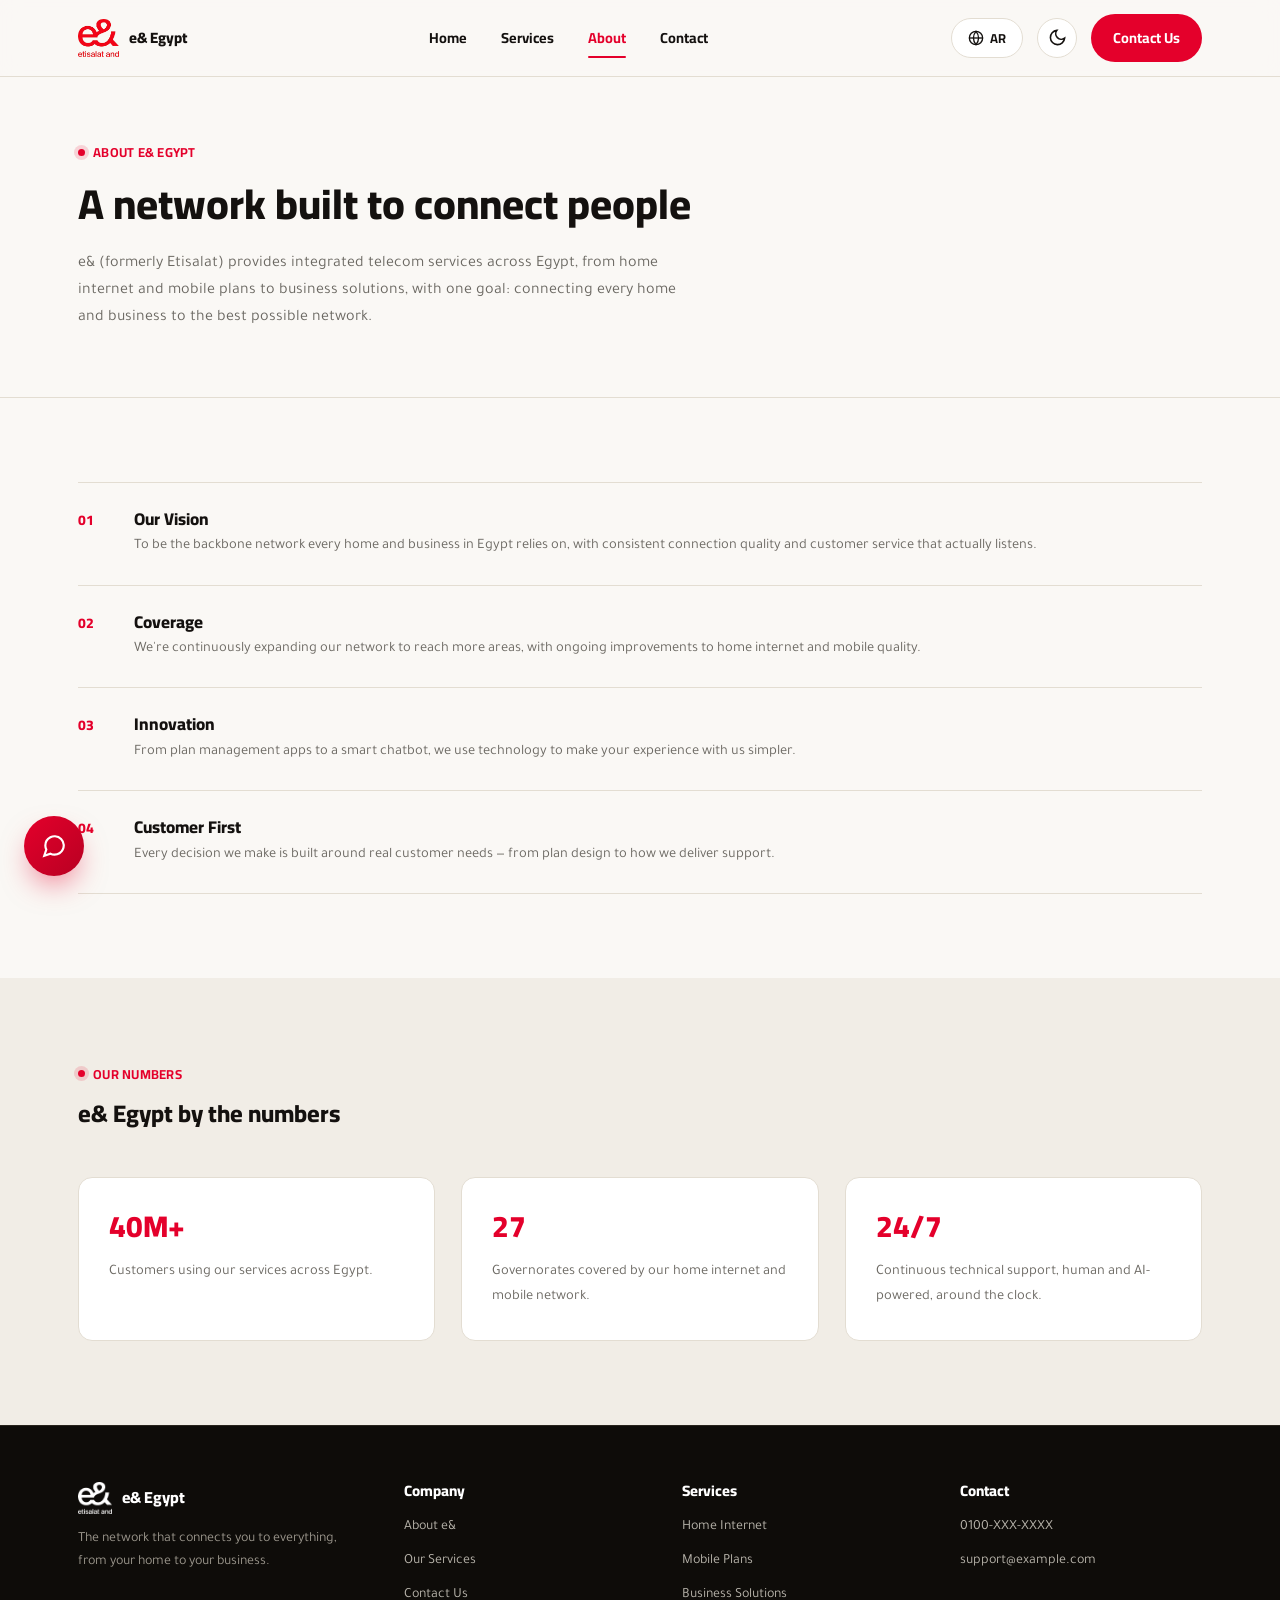
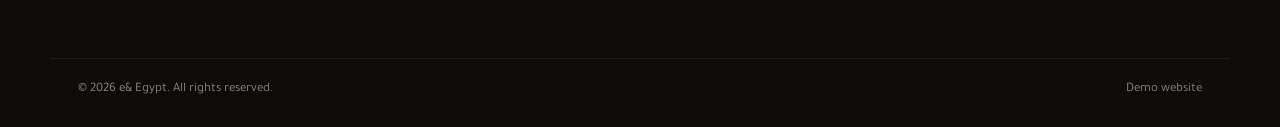
==== site/about.html @ a181a833 "baseline before architecture redesign" ====
<!DOCTYPE html>
<html lang="en">
<head>
<meta charset="UTF-8">
<meta name="viewport" content="width=device-width, initial-scale=1.0">
<title>About | e& Egypt</title>
<link rel="stylesheet" href="assets/style.css?v=6">
<script src="assets/theme.js?v=5"></script>
<script src="assets/translations.js?v=5"></script>
<script src="assets/lang.js?v=5"></script>
</head>

<body>

<header class="site-header">
  <div class="container">
    <a href="index.html" class="brand">
      <img src="assets/logo.png" alt="e& logo">
      <span data-i18n="brand.name">e& Egypt</span>
    </a>
    <nav class="nav">
      <a href="index.html" data-i18n="nav.home">Home</a>
      <a href="services.html" data-i18n="nav.services">Services</a>
      <a href="about.html" class="active" data-i18n="nav.about">About</a>
      <a href="contact.html" data-i18n="nav.contact">Contact</a>
    </nav>
    <div class="header-actions">
      <button id="lang-toggle" class="lang-toggle" aria-label="Switch language">
        <svg viewBox="0 0 24 24" fill="none" stroke="currentColor" stroke-width="2"><circle cx="12" cy="12" r="10"></circle><line x1="2" y1="12" x2="22" y2="12"></line><path d="M12 2a15 15 0 0 1 0 20 15 15 0 0 1 0-20z"></path></svg>
        <span id="lang-toggle-label">AR</span>
      </button>
      <button id="theme-toggle" class="theme-toggle" aria-label="Toggle dark mode">
        <svg class="moon" viewBox="0 0 24 24" fill="none" stroke="currentColor" stroke-width="2"><path d="M21 12.8A9 9 0 1 1 11.2 3 7 7 0 0 0 21 12.8z"></path></svg>
        <svg class="sun" viewBox="0 0 24 24" fill="none" stroke="currentColor" stroke-width="2"><circle cx="12" cy="12" r="4"></circle><path d="M12 2v2M12 20v2M4.9 4.9l1.4 1.4M17.7 17.7l1.4 1.4M2 12h2M20 12h2M4.9 19.1l1.4-1.4M17.7 6.3l1.4-1.4"></path></svg>
      </button>
      <a href="contact.html" class="btn btn-primary" data-i18n="nav.contactBtn">Contact Us</a>
    </div>
  </div>
</header>

<section class="page-hero">
  <div class="container">
    <div class="eyebrow" data-i18n="about.eyebrow">About e& Egypt</div>
    <h1 data-i18n="about.h1">A network built to connect people</h1>
    <p style="max-width:600px; font-size:16px;" data-i18n="about.lead">e& (formerly Etisalat) provides integrated telecom services across Egypt, from home internet and mobile plans to business solutions, with one goal: connecting every home and business to the best possible network.</p>
  </div>
</section>

<section>
  <div class="container">
    <div class="value-row">
      <span class="n">01</span>
      <div><h4 data-i18n="about.r1h">Our Vision</h4><p data-i18n="about.r1p">To be the backbone network every home and business in Egypt relies on, with consistent connection quality and customer service that actually listens.</p></div>
    </div>
    <div class="value-row">
      <span class="n">02</span>
      <div><h4 data-i18n="about.r2h">Coverage</h4><p data-i18n="about.r2p">We're continuously expanding our network to reach more areas, with ongoing improvements to home internet and mobile quality.</p></div>
    </div>
    <div class="value-row">
      <span class="n">03</span>
      <div><h4 data-i18n="about.r3h">Innovation</h4><p data-i18n="about.r3p">From plan management apps to a smart chatbot, we use technology to make your experience with us simpler.</p></div>
    </div>
    <div class="value-row">
      <span class="n">04</span>
      <div><h4 data-i18n="about.r4h">Customer First</h4><p data-i18n="about.r4p">Every decision we make is built around real customer needs — from plan design to how we deliver support.</p></div>
    </div>
  </div>
</section>

<section class="section-alt">
  <div class="container">
    <div class="section-head">
      <div class="eyebrow" data-i18n="about.numEyebrow">Our Numbers</div>
      <h2 data-i18n="about.numH2">e& Egypt by the numbers</h2>
    </div>
    <div class="grid-3">
      <div class="card">
        <h3 style="color:#E4002B; font-size:30px;" data-i18n="about.n1">40M+</h3>
        <p data-i18n="about.n1p">Customers using our services across Egypt.</p>
      </div>
      <div class="card">
        <h3 style="color:#E4002B; font-size:30px;" data-i18n="about.n2">27</h3>
        <p data-i18n="about.n2p">Governorates covered by our home internet and mobile network.</p>
      </div>
      <div class="card">
        <h3 style="color:#E4002B; font-size:30px;" data-i18n="about.n3">24/7</h3>
        <p data-i18n="about.n3p">Continuous technical support, human and AI-powered, around the clock.</p>
      </div>
    </div>
  </div>
</section>

<footer class="site-footer">
  <div class="container">
    <div>
      <div class="foot-brand">
        <img src="assets/logo.png" alt="e& logo">
        <span data-i18n="brand.name">e& Egypt</span>
      </div>
      <p style="color:#B9B5AC; font-size:14px; max-width:280px;" data-i18n="footer.tagline">The network that connects you to everything, from your home to your business.</p>
    </div>
    <div>
      <h4 data-i18n="footer.company">Company</h4>
      <a href="about.html" data-i18n="footer.about">About e&</a>
      <a href="services.html" data-i18n="footer.services">Our Services</a>
      <a href="contact.html" data-i18n="footer.contact">Contact Us</a>
    </div>
    <div>
      <h4 data-i18n="footer.servicesHead">Services</h4>
      <a href="services.html" data-i18n="footer.home">Home Internet</a>
      <a href="services.html" data-i18n="footer.mobile">Mobile Plans</a>
      <a href="services.html" data-i18n="footer.business">Business Solutions</a>
    </div>
    <div>
      <h4 data-i18n="footer.contactHead">Contact</h4>
      <a href="tel:0100">0100-XXX-XXXX</a>
      <a href="mailto:support@example.com">support@example.com</a>
    </div>
  </div>
  <div class="footer-bottom">
    <span data-i18n="footer.rights">© 2026 e& Egypt. All rights reserved.</span>
    <span data-i18n="footer.demo">Demo website</span>
  </div>
</footer>

<button id="chat-launcher" aria-label="Open chatbot">
  <svg width="26" height="26" viewBox="0 0 24 24" fill="none" stroke="white" stroke-width="2"><path d="M21 11.5a8.4 8.4 0 0 1-.9 3.8 8.5 8.5 0 0 1-7.6 4.7 8.4 8.4 0 0 1-3.8-.9L3 21l1.9-5.7a8.4 8.4 0 0 1-.9-3.8 8.5 8.5 0 0 1 4.7-7.6 8.4 8.4 0 0 1 3.8-.9h.5a8.48 8.48 0 0 1 8 8v.5z"></path></svg>
</button>
<div id="chat-panel">
  <div class="chat-head">
    <span class="dot"></span>
    <div><b data-i18n="chat.title">e& Assistant</b><small data-i18n="chat.subtitle">Usually replies in seconds</small></div>
    <button id="chat-close" aria-label="Close">✕</button>
  </div>
  <div class="chat-model-bar">
    <span class="chat-model-label" data-i18n="chat.modelSelectorLabel">Model:</span>
    <div class="model-toggle-group">
      <button type="button" class="model-btn active" data-model="cloud">
        <span class="icon">☁️</span>
        <span data-i18n="chat.modelCloud">Cloud (GPT-4o mini)</span>
      </button>
      <button type="button" class="model-btn" data-model="local">
        <span class="icon">⚡</span>
        <span data-i18n="chat.modelLocal">Local GPU (Qwen 3B)</span>
      </button>
    </div>
  </div>
  <div class="chat-body" id="chat-body">
    <div class="msg bot" data-i18n="chat.greeting">Hi! I'm the e& smart assistant 👋 Ask me about any plan or service.</div>
  </div>
  <form class="chat-input" id="chat-form">
    <input type="text" id="chat-input" placeholder="Type your question..." data-i18n-ph="chat.placeholder" autocomplete="off">
    <button type="submit" aria-label="Send">
      <svg width="18" height="18" viewBox="0 0 24 24" fill="none" stroke="white" stroke-width="2"><line x1="22" y1="2" x2="11" y2="13"></line><polygon points="22 2 15 22 11 13 2 9 22 2"></polygon></svg>
    </button>
  </form>
</div>

<script src="assets/chat.js?v=20260830_final_svg_sync"></script>
</body>
</html>
---- site/assets/style.css ----
/* =========================================================
   e& Egypt — Design tokens
   Color: #E4002B (e& red), #12100F (ink), #FAF8F5 (paper),
          #6B6862 (slate/secondary text), #1B7A6B (signal teal accent)
   Type: 'Cairo' for display (bold geometric Arabic), 'Tajawal' for body
   Signature: connectivity "signal-dot" network pattern in hero + section dividers
   ========================================================= */

@import url('https://fonts.googleapis.com/css2?family=Cairo:wght@600;700;800;900&family=Tajawal:wght@400;500;700&display=swap');

:root{
  --red: #E4002B;
  --red-dark: #A5001F;
  --ink: #14110F;
  --paper: #FAF8F5;
  --paper-2: #F1EDE6;
  --slate: #6B6862;
  --teal: #147B6F;
  --line: #E3DDD2;
  --card-bg: #FFFFFF;
  --header-bg: rgba(250,248,245,.88);
  --radius: 14px;
  --shadow: 0 10px 30px -12px rgba(20,17,15,.18);
  --maxw: 1180px;
  color-scheme: light;
}

[data-theme="dark"]{
  --red: #FF3B5C;
  --red-dark: #FF7089;
  --ink: #F3F1EC;
  --paper: #17140F;
  --paper-2: #201C16;
  --slate: #A9A399;
  --teal: #2FBFA9;
  --line: #322C23;
  --card-bg: #1E1A14;
  --header-bg: rgba(23,20,15,.85);
  --shadow: 0 10px 30px -12px rgba(0,0,0,.5);
  color-scheme: dark;
}

*{box-sizing:border-box;}
html{scroll-behavior:smooth;}
body{
  margin:0;
  background:var(--paper);
  color:var(--ink);
  font-family:'Tajawal', sans-serif;
  line-height:1.7;
  -webkit-font-smoothing:antialiased;
  transition:background .25s ease, color .25s ease;
}
html[dir="rtl"] body{
  direction:rtl;
  text-align:right;
}
html[dir="ltr"] body{
  direction:ltr;
  text-align:left;
}
h1,h2,h3,h4{
  font-family:'Cairo', sans-serif;
  font-weight:800;
  margin:0 0 .5em;
  line-height:1.25;
}
p{margin:0 0 1em; color:var(--slate);}
a{color:inherit; text-decoration:none;}
img{max-width:100%; display:block;}
.container{max-width:var(--maxw); margin:0 auto; padding:0 28px;}
.eyebrow{
  display:inline-flex; align-items:center; gap:8px;
  font-family:'Cairo',sans-serif; font-weight:700; font-size:13px;
  letter-spacing:.02em; color:var(--red); text-transform:uppercase;
  margin-bottom:14px;
}
.eyebrow::before{content:''; width:7px; height:7px; border-radius:50%; background:var(--red); box-shadow:0 0 0 4px rgba(228,0,43,.15);}

/* ---------- Header ---------- */
.site-header{
  position:sticky; top:0; z-index:40;
  background:var(--header-bg);
  backdrop-filter:blur(10px);
  border-bottom:1px solid var(--line);
}
.site-header .container{
  display:flex; align-items:center; justify-content:space-between;
  height:76px;
}
.brand{display:flex; align-items:center; gap:10px;}
.brand img{height:38px; width:auto;}
.brand span{font-family:'Cairo',sans-serif; font-weight:800; font-size:15px; color:var(--ink);}
.nav{display:flex; align-items:center; gap:34px;}
.nav a{
  font-family:'Cairo',sans-serif; font-weight:700; font-size:14.5px;
  color:var(--ink); position:relative; padding:6px 0;
}
.nav a.active, .nav a:hover{color:var(--red);}
.nav a.active::after{
  content:''; position:absolute; right:0; bottom:-2px; width:100%; height:2.5px;
  background:var(--red); border-radius:2px;
}
.btn{
  display:inline-flex; align-items:center; gap:8px;
  font-family:'Cairo',sans-serif; font-weight:700; font-size:14.5px;
  padding:12px 22px; border-radius:999px; border:none; cursor:pointer;
  transition:transform .15s ease, box-shadow .15s ease;
}
.btn-primary{background:var(--red); color:#fff;}
.btn-primary:hover{transform:translateY(-2px); box-shadow:0 12px 24px -8px rgba(228,0,43,.5);}
.btn-outline{background:transparent; color:var(--ink); border:1.5px solid var(--line);}
.btn-outline:hover{border-color:var(--ink);}

.theme-toggle{
  width:40px; height:40px; border-radius:50%; border:1.5px solid var(--line);
  background:var(--card-bg); color:var(--ink); cursor:pointer;
  display:flex; align-items:center; justify-content:center;
  transition:border-color .2s ease, transform .2s ease;
}
.theme-toggle:hover{border-color:var(--red); transform:rotate(12deg);}
.theme-toggle svg{width:19px; height:19px;}
.theme-toggle .sun{display:none;}
[data-theme="dark"] .theme-toggle .moon{display:none;}
[data-theme="dark"] .theme-toggle .sun{display:block;}
.header-actions{display:flex; align-items:center; gap:14px;}

.lang-toggle{
  height:40px; padding:0 16px; border-radius:999px; border:1.5px solid var(--line);
  background:var(--card-bg); color:var(--ink); cursor:pointer;
  font-family:'Cairo',sans-serif; font-weight:700; font-size:13px;
  display:flex; align-items:center; gap:6px;
  transition:border-color .2s ease;
}
.lang-toggle:hover{border-color:var(--red);}
.lang-toggle svg{width:16px; height:16px;}

/* ---------- RTL adjustments ---------- */
[dir="rtl"] body{font-family:'Tajawal', sans-serif;}
[dir="rtl"] .nav a.active::after{right:0; left:auto;}
[dir="rtl"] .hero-visual{justify-self:start;}
[dir="rtl"] .hero-stats{direction:rtl; justify-content:flex-start;}
[dir="rtl"] .eyebrow::before{margin-inline-end:0;}
[dir="rtl"] .card{text-align:right;}
[dir="rtl"] .card .icon{margin-inline-end:auto; margin-inline-start:0;}
[dir="rtl"] .value-row{text-align:right;}
[dir="rtl"] .section-head{text-align:right; margin-inline-end:auto; margin-inline-start:0;}
[dir="rtl"] .contact-grid{text-align:right;}
[dir="rtl"] .field label{text-align:right;}
[dir="rtl"] .site-footer{text-align:right;}
[dir="rtl"] .foot-brand{justify-content:flex-start;}
[dir="rtl"] #chat-launcher{left:auto; right:24px;}
[dir="rtl"] #chat-panel{left:auto; right:24px;}
[dir="rtl"] .msg.bot{border-bottom-left-radius:14px; border-bottom-right-radius:4px; align-self:flex-start;}
[dir="rtl"] .msg.user{border-bottom-right-radius:14px; border-bottom-left-radius:4px; align-self:flex-end;}
[dir="rtl"] .chat-head button{margin-inline-start:0; margin-inline-end:auto;}
@media (max-width:920px){
  [dir="rtl"] #chat-panel{left:12px; right:12px;}
  [dir="rtl"] #chat-launcher{right:16px; left:auto;}
}

/* ---------- Hero ---------- */
.hero{
  position:relative; overflow:hidden;
  padding:88px 0 80px;
  background:
    radial-gradient(circle at 85% 20%, rgba(228,0,43,.10), transparent 45%),
    var(--paper);
}
.signal-grid{
  position:absolute; inset:0; z-index:0; opacity:.55; pointer-events:none;
}
.hero .container{position:relative; z-index:1;}
.hero-inner{display:grid; grid-template-columns:1.1fr .9fr; gap:56px; align-items:center;}
.hero h1{font-size:clamp(34px,4.6vw,56px); letter-spacing:-.01em;}
.hero h1 em{font-style:normal; color:var(--red);}
.hero p.lead{font-size:18px; max-width:520px;}
.hero-cta{display:flex; gap:14px; margin-top:28px; flex-wrap:wrap;}
.hero-stats{display:flex; gap:36px; margin-top:44px;}
.stat b{display:block; font-family:'Cairo',sans-serif; font-size:26px; font-weight:800; color:var(--ink);}
.stat span{font-size:13px; color:var(--slate);}

.hero-visual{position:relative; aspect-ratio:1/1; max-width:420px; justify-self:end;}

/* ---------- Sections ---------- */
section{padding:84px 0;}
.section-head{max-width:640px; margin-bottom:48px;}
.section-alt{background:var(--paper-2);}

.grid-3{display:grid; grid-template-columns:repeat(3,1fr); gap:26px;}
.card{
  background:var(--card-bg); border:1px solid var(--line); border-radius:var(--radius);
  padding:30px; transition:box-shadow .2s ease, transform .2s ease;
}
.card:hover{box-shadow:var(--shadow); transform:translateY(-4px);}
.card .icon{
  width:46px; height:46px; border-radius:12px; background:var(--paper-2);
  display:flex; align-items:center; justify-content:center; margin-bottom:18px;
  color:var(--red);
}
.card h3{font-size:18px;}
.card p{margin-bottom:0; font-size:14.5px;}

.divider-wave{height:46px; width:100%; display:block;}

/* ---------- Timeline / list ---------- */
.value-row{
  display:flex; gap:22px; padding:26px 0; border-bottom:1px solid var(--line);
}
.value-row:first-child{border-top:1px solid var(--line);}
.value-row .n{
  font-family:'Cairo',sans-serif; font-weight:800; font-size:14px; color:var(--red);
  min-width:34px;
}
.value-row h4{margin-bottom:4px; font-size:17px;}
.value-row p{margin:0; font-size:14.5px;}

/* ---------- Footer ---------- */
.site-footer,
[data-theme="dark"] .site-footer,
[data-theme="light"] .site-footer{
  background-color: #0E0C09 !important;
  background: #0E0C09 !important;
  color: #DAD6CE !important;
  padding: 56px 0 26px !important;
  border-top: 1px solid #28231C !important;
}
.site-footer .container{display:grid; grid-template-columns:1.2fr 1fr 1fr 1fr; gap:36px;}
.site-footer h4,
[data-theme="dark"] .site-footer h4{
  color: #FFFFFF !important;
  font-family: 'Cairo', sans-serif !important;
  font-weight: 800 !important;
  font-size: 15px !important;
  margin-bottom: 16px !important;
}
.site-footer a,
[data-theme="dark"] .site-footer a{
  color: #B9B5AC !important;
  font-size: 14px !important;
  display: block !important;
  margin-bottom: 10px !important;
  transition: color .2s ease, transform .2s ease !important;
}
.site-footer a:hover,
[data-theme="dark"] .site-footer a:hover{
  color: #E4002B !important;
  transform: translateX(3px) !important;
}
[dir="rtl"] .site-footer a:hover,
[dir="rtl"] [data-theme="dark"] .site-footer a:hover{
  transform: translateX(-3px) !important;
}
.site-footer p,
[data-theme="dark"] .site-footer p{
  color: #9C978D !important;
}
.footer-bottom,
[data-theme="dark"] .footer-bottom{
  max-width:var(--maxw) !important; margin:40px auto 0 !important; padding:20px 28px 0 !important;
  border-top:1px solid rgba(255,255,255,0.08) !important;
  font-size:13px !important; color:#8B877E !important; display:flex !important; justify-content:space-between !important;
}
.foot-brand{display:flex; align-items:center; gap:10px; margin-bottom:14px;}
.foot-brand img{height:32px; filter:brightness(0) invert(1);}
.foot-brand span,
[data-theme="dark"] .foot-brand span{font-family:'Cairo',sans-serif; font-weight:800; font-size:16px; color:#fff !important;}

/* ---------- Page hero (inner pages) ---------- */
.page-hero{padding:64px 0 48px; border-bottom:1px solid var(--line);}
.page-hero h1{font-size:clamp(28px,3.6vw,42px);}

/* ---------- Contact form ---------- */
.contact-grid{display:grid; grid-template-columns:1fr 1fr; gap:52px;}
.field{margin-bottom:18px;}
.field label{display:block; font-family:'Cairo',sans-serif; font-weight:700; font-size:13.5px; margin-bottom:8px;}
.field input, .field textarea{
  width:100%; padding:13px 16px; border:1.5px solid var(--line); border-radius:10px;
  font-family:'Tajawal',sans-serif; font-size:14.5px; background:var(--card-bg); color:var(--ink);
}
.field input:focus, .field textarea:focus{outline:2px solid var(--red); outline-offset:1px; border-color:var(--red);}
.contact-info .item{display:flex; gap:14px; margin-bottom:26px;}
.contact-info .ic{
  width:42px; height:42px; border-radius:10px; background:var(--paper-2);
  display:flex; align-items:center; justify-content:center; color:var(--red); flex-shrink:0;
}
.contact-info h4{font-size:15.5px; margin-bottom:2px;}
.contact-info p{margin:0; font-size:14px;}

/* ---------- Chat widget ---------- */
#chat-launcher{
  position:fixed; left:24px; bottom:24px; z-index:100;
  width:60px; height:60px; border-radius:50%;
  background:linear-gradient(135deg, #E4002B 0%, #B80022 100%) !important; color:#fff !important; border:none; cursor:pointer;
  display:flex; align-items:center; justify-content:center;
  box-shadow:0 14px 30px -8px rgba(228,0,43,.55);
  transition:transform .2s ease;
}
#chat-launcher:hover{transform:scale(1.06);}
#chat-panel{
  position:fixed; left:24px; bottom:96px; z-index:100;
  width:400px; max-width:calc(100vw - 48px); height:560px; max-height:78vh;
  background:var(--card-bg); border-radius:20px; box-shadow:0 24px 60px -12px rgba(0,0,0,.6);
  display:none; flex-direction:column; overflow:hidden; border:1.5px solid var(--line);
}
#chat-panel.open{display:flex;}

.chat-head,
[data-theme="dark"] .chat-head,
[data-theme="light"] .chat-head{
  background: linear-gradient(135deg, #E4002B 0%, #B80022 100%) !important;
  background-color: #E4002B !important;
  color: #FFFFFF !important;
  padding: 16px 20px !important;
  display: flex !important;
  align-items: center !important;
  gap: 12px !important;
  border-bottom: 1px solid rgba(0,0,0,0.15) !important;
  box-shadow: 0 4px 12px rgba(228,0,43,0.25) !important;
}
.chat-head .dot{
  width:10px; height:10px; border-radius:50%; background:#3ED598 !important;
  box-shadow:0 0 0 3px rgba(62,213,152,.35); flex-shrink:0;
}
.chat-head b,
[data-theme="dark"] .chat-head b,
[data-theme="light"] .chat-head b{
  font-family:'Cairo',sans-serif !important;
  font-size:16px !important;
  font-weight:800 !important;
  color:#FFFFFF !important;
  display:block !important;
  letter-spacing:0.01em;
}
.chat-head small,
[data-theme="dark"] .chat-head small,
[data-theme="light"] .chat-head small{
  display:block !important;
  color:#FFE6EA !important;
  font-size:12px !important;
  font-weight:600 !important;
}
.chat-head button,
[data-theme="dark"] .chat-head button{
  margin-inline-start:auto !important;
  background:rgba(255,255,255,0.2) !important;
  border:none !important;
  border-radius:50% !important;
  width:30px !important;
  height:30px !important;
  display:flex !important;
  align-items:center !important;
  justify-content:center !important;
  color:#FFFFFF !important;
  cursor:pointer !important;
  font-size:14px !important;
  transition:background .2s ease, transform .2s ease !important;
}
.chat-head button:hover,
[data-theme="dark"] .chat-head button:hover{
  background:rgba(255,255,255,0.38) !important;
  transform:scale(1.08) !important;
}

/* ── Model Selector Bar ────────────────────────────────────────── */
.chat-model-bar {
  display: flex;
  align-items: center;
  justify-content: space-between;
  padding: 8px 14px;
  background: var(--paper-1, #F4F2EB);
  border-bottom: 1px solid var(--line);
  font-size: 12px;
  gap: 8px;
  flex-shrink: 0;
}
[data-theme="dark"] .chat-model-bar {
  background: rgba(255,255,255,0.03);
  border-bottom-color: rgba(255,255,255,0.08);
}
.chat-model-label {
  font-weight: 700;
  font-size: 11px;
  color: var(--muted, #888);
  text-transform: uppercase;
  letter-spacing: 0.04em;
  flex-shrink: 0;
}
.model-toggle-group {
  display: flex;
  background: var(--card-bg, #fff);
  border: 1px solid var(--line);
  border-radius: 20px;
  padding: 2px;
  gap: 3px;
  flex: 1;
  max-width: 290px;
}
[data-theme="dark"] .model-toggle-group {
  background: rgba(255,255,255,0.06);
  border-color: rgba(255,255,255,0.12);
}
.model-btn {
  flex: 1;
  display: inline-flex;
  align-items: center;
  justify-content: center;
  gap: 4px;
  padding: 5px 8px;
  border: none;
  border-radius: 14px;
  background: transparent;
  color: var(--muted, #777);
  font-size: 11px;
  font-weight: 600;
  font-family: inherit;
  cursor: pointer;
  transition: all 0.2s cubic-bezier(0.4, 0, 0.2, 1);
  white-space: nowrap;
}
.model-btn:hover {
  color: var(--ink, #111);
}
[data-theme="dark"] .model-btn:hover {
  color: #fff;
}
.model-btn.active {
  background: #E4002B;
  color: #ffffff !important;
  font-weight: 700;
  box-shadow: 0 2px 8px rgba(228, 0, 43, 0.35);
}
.model-btn .icon {
  font-size: 11px;
  line-height: 1;
}

/* Model badge on assistant messages */
.msg-model-badge {
  display: inline-flex;
  align-items: center;
  gap: 4px;
  font-size: 10.5px;
  font-weight: 700;
  padding: 2px 8px;
  border-radius: 10px;
  margin-bottom: 6px;
  width: fit-content;
}
.msg-model-badge.cloud {
  background: rgba(59, 130, 246, 0.12);
  color: #2563eb;
  border: 1px solid rgba(59, 130, 246, 0.25);
}
[data-theme="dark"] .msg-model-badge.cloud {
  background: rgba(59, 130, 246, 0.2);
  color: #60a5fa;
  border-color: rgba(59, 130, 246, 0.35);
}
.msg-model-badge.local {
  background: rgba(16, 185, 129, 0.12);
  color: #059669;
  border: 1px solid rgba(16, 185, 129, 0.25);
}
[data-theme="dark"] .msg-model-badge.local {
  background: rgba(16, 185, 129, 0.2);
  color: #34d399;
  border-color: rgba(16, 185, 129, 0.35);
}

.chat-body{
  flex:1;
  overflow-y:auto;
  padding:18px 16px;
  display:flex;
  flex-direction:column;
  gap:14px;
  background:var(--paper-2);
}

.msg{
  max-width:88%; padding:13px 16px; border-radius:16px; font-size:14.5px; line-height:1.7;
  word-wrap:break-word; overflow-wrap:break-word;
  unicode-bidi:plaintext;
}

.msg[dir="rtl"],
.msg.msg-rtl{
  direction:rtl !important;
  text-align:right !important;
  unicode-bidi:isolate !important;
}

.msg[dir="ltr"],
.msg.msg-ltr{
  direction:ltr !important;
  text-align:left !important;
  unicode-bidi:isolate !important;
}

/* Force bot responses to have pure white background and dark text in all themes */
.msg.bot,
[data-theme="dark"] .msg.bot,
[data-theme="light"] .msg.bot{
  background-color: #FFFFFF !important;
  background: #FFFFFF !important;
  border: 1.5px solid #E5E0D6 !important;
  align-self: flex-start !important;
  border-bottom-left-radius: 4px !important;
  color: #14110F !important;
  box-shadow: 0 6px 18px -4px rgba(0,0,0,0.12) !important;
  white-space: pre-line !important;
}
.msg.bot *,
[data-theme="dark"] .msg.bot *,
[data-theme="light"] .msg.bot *{
  color: #14110F !important;
}
.msg.bot p,
[data-theme="dark"] .msg.bot p{
  margin:0 0 10px 0 !important;
  color:#14110F !important;
  unicode-bidi:isolate !important;
}
.msg.bot p:last-child{margin-bottom:0 !important;}
.msg.bot strong,
.msg.bot b,
[data-theme="dark"] .msg.bot strong,
[data-theme="dark"] .msg.bot b{
  font-weight:800 !important;
  color:#000000 !important;
  unicode-bidi:isolate !important;
}
.msg.bot ul,
.msg.bot ol,
[data-theme="dark"] .msg.bot ul,
[data-theme="dark"] .msg.bot ol{
  margin:8px 0 12px 0 !important;
  padding-inline-start:22px !important;
  padding-inline-end:0 !important;
  color:#14110F !important;
}
.msg.bot li,
[data-theme="dark"] .msg.bot li{
  margin-bottom:5px !important;
  color:#14110F !important;
  unicode-bidi:isolate !important;
}
.msg.bot h2,
.msg.bot h3,
.msg.bot h4,
[data-theme="dark"] .msg.bot h2,
[data-theme="dark"] .msg.bot h3,
[data-theme="dark"] .msg.bot h4{
  font-weight:800 !important;
  font-family:'Cairo',sans-serif !important;
  margin:12px 0 6px 0 !important;
  font-size:15px !important;
  color:#000000 !important;
  unicode-bidi:isolate !important;
}
.msg.bot code,
[data-theme="dark"] .msg.bot code{
  background-color:#F2EFEB !important;
  color:#A5001F !important;
  padding:2px 7px !important;
  border-radius:5px !important;
  font-size:13px !important;
  font-family:monospace !important;
  font-weight:700 !important;
  direction:ltr !important;
  display:inline-block !important;
}

.msg.user{
  background:linear-gradient(135deg, #E4002B 0%, #C70025 100%) !important;
  color:#FFFFFF !important;
  align-self:flex-end;
  border-bottom-right-radius:4px;
  box-shadow:0 4px 14px rgba(228,0,43,0.3);
}
.msg.error{background:#FFF1EE; color:#A5001F; border:1px solid #FFC9BE; align-self:flex-start;}

/* ---------- Bot Message Group & Action Buttons ---------- */
.bot-msg-group{
  display:flex;
  flex-direction:column;
  align-items:flex-start;
  max-width:92%;
  gap:6px;
}
.bot-msg-group .msg.bot{
  max-width:100% !important;
  margin:0 !important;
}

.msg-actions{
  display:flex;
  flex-wrap:wrap;
  align-items:center;
  gap:7px;
  padding:2px 4px;
}

.msg-action-btn{
  display:inline-flex;
  align-items:center;
  gap:6px;
  padding:5px 12px;
  border-radius:999px;
  font-family:'Cairo', sans-serif;
  font-size:12px;
  font-weight:700;
  cursor:pointer;
  background:var(--card-bg);
  color:var(--ink);
  border:1.5px solid var(--line);
  box-shadow:0 2px 6px rgba(0,0,0,0.04);
  transition:all .18s ease;
  user-select:none;
}
.msg-action-btn svg{
  width:14px;
  height:14px;
  flex-shrink:0;
  stroke:currentColor;
}
.msg-action-btn:hover{
  transform:translateY(-1.5px);
  border-color:var(--red);
  color:var(--red);
  box-shadow:0 4px 12px rgba(228,0,43,0.15);
}
.msg-action-btn:active{
  transform:translateY(0);
}

.msg-action-btn.wf-btn{
  background:rgba(20,123,111,0.06);
  border-color:rgba(20,123,111,0.25);
  color:var(--teal);
}
.msg-action-btn.wf-btn:hover{
  background:rgba(20,123,111,0.12);
  border-color:var(--teal);
  color:var(--teal);
  box-shadow:0 4px 12px rgba(20,123,111,0.2);
}

.msg-action-btn.sources-btn{
  background:rgba(228,0,43,0.05);
  border-color:rgba(228,0,43,0.25);
  color:var(--red);
}
.msg-action-btn.sources-btn:hover{
  background:rgba(228,0,43,0.1);
  border-color:var(--red);
  color:var(--red);
  box-shadow:0 4px 12px rgba(228,0,43,0.2);
}

.action-count-badge{
  display:inline-flex;
  align-items:center;
  justify-content:center;
  min-width:18px;
  height:18px;
  padding:0 5px;
  border-radius:999px;
  font-size:11px;
  font-weight:800;
  background:var(--red);
  color:#FFFFFF;
  line-height:1;
}

.confidence-pill{
  display:inline-flex;
  align-items:center;
  gap:4px;
  padding:4px 9px;
  border-radius:999px;
  font-family:'Tajawal', sans-serif;
  font-size:11.5px;
  font-weight:700;
  color:var(--slate);
  background:rgba(0,0,0,0.03);
  border:1px dashed var(--line);
}
[data-theme="dark"] .confidence-pill{
  background:rgba(255,255,255,0.05);
}
.confidence-pill .sparkle{
  color:#E4002B;
  font-size:12px;
}

/* ---------- Chat Inspector Slide-up Drawer ---------- */
.chat-inspector{
  position:absolute;
  inset:0;
  z-index:50;
  background:var(--card-bg);
  display:flex;
  flex-direction:column;
  border-radius:20px;
  overflow:hidden;
  transform:translateY(100%);
  opacity:0;
  pointer-events:none;
  transition:transform .28s cubic-bezier(0.16, 1, 0.3, 1), opacity .22s ease;
}
.chat-inspector.open{
  transform:translateY(0);
  opacity:1;
  pointer-events:auto;
}

.inspector-head{
  display:flex;
  align-items:center;
  justify-content:space-between;
  padding:12px 16px;
  background:var(--paper-2);
  border-bottom:1.5px solid var(--line);
  flex-shrink:0;
}

.inspector-tabs{
  display:flex;
  align-items:center;
  gap:6px;
}

.inspector-tab{
  display:inline-flex;
  align-items:center;
  gap:7px;
  padding:7px 14px;
  border-radius:999px;
  font-family:'Cairo', sans-serif;
  font-size:13px;
  font-weight:700;
  background:transparent;
  color:var(--slate);
  border:none;
  cursor:pointer;
  transition:all .18s ease;
}
.inspector-tab:hover{
  color:var(--ink);
  background:rgba(0,0,0,0.04);
}
[data-theme="dark"] .inspector-tab:hover{
  background:rgba(255,255,255,0.06);
}
.inspector-tab.active{
  background:var(--red);
  color:#FFFFFF;
  box-shadow:0 3px 10px rgba(228,0,43,0.3);
}

.inspector-close-btn{
  width:32px;
  height:32px;
  border-radius:50%;
  border:1px solid var(--line);
  background:var(--card-bg);
  color:var(--ink);
  display:flex;
  align-items:center;
  justify-content:center;
  cursor:pointer;
  font-size:14px;
  font-weight:700;
  transition:all .18s ease;
}
.inspector-close-btn:hover{
  border-color:var(--red);
  color:var(--red);
  transform:scale(1.08);
}

.inspector-body{
  flex:1;
  overflow-y:auto;
  padding:16px;
  display:flex;
  flex-direction:column;
  gap:16px;
  background:var(--paper);
}

/* ---------- Workflow Visual Pipeline Flowchart & Glowing Graph ---------- */
.wf-section-title{
  display:flex;
  align-items:center;
  justify-content:space-between;
  margin:0 0 12px 0;
  font-family:'Cairo', sans-serif;
  font-size:14px;
  font-weight:800;
  color:var(--ink);
}

/* ── SVG Flowchart ── */
.wf-svg-wrap{
  background:var(--card-bg);
  border:1.5px solid var(--line);
  border-radius:16px;
  padding:16px 12px 12px;
  overflow-x:auto;
  box-shadow:0 6px 24px rgba(0,0,0,0.04);
}
[data-theme="dark"] .wf-svg-wrap{
  background:#171410;
  box-shadow:0 6px 24px rgba(0,0,0,0.35);
}
.wf-svg-graph{
  min-width:520px;
}

/* SVG node hover glow */
.svg-node-on{
  transition:opacity .15s ease;
}
.svg-node-on:hover{
  opacity:0.88;
}

/* Path summary strip */
.wf-path-strip{
  display:flex;
  flex-wrap:wrap;
  align-items:center;
  gap:4px;
  padding:10px 14px;
  background:var(--paper-2);
  border:1px solid var(--line);
  border-radius:12px;
  font-size:11.5px;
  font-family:'Cairo', sans-serif;
}
.wf-path-chip{
  display:inline-flex;
  align-items:center;
  gap:5px;
  padding:3px 9px;
  border-radius:999px;
  background:rgba(16,185,129,0.1);
  border:1px solid rgba(16,185,129,0.3);
  color:var(--ink);
  font-weight:700;
  white-space:nowrap;
}
.wf-path-chip-num{
  display:inline-flex;
  align-items:center;
  justify-content:center;
  width:16px;
  height:16px;
  border-radius:50%;
  background:#10B981;
  color:#fff;
  font-size:9px;
  font-weight:900;
  flex-shrink:0;
}
.wf-path-sep{
  color:#10B981;
  font-weight:900;
  font-size:13px;
  opacity:0.7;
}

/* Individual Node Cards (kept for backward compat) */
.wf-node-card{
  display:flex;
  flex-direction:column;
  gap:4px;
  padding:10px 14px;
  border-radius:12px;
  background:var(--card-bg);
  border:1.5px solid var(--line);
  min-width:140px;
  max-width:210px;
  cursor:pointer;
  transition:all .22s cubic-bezier(0.16, 1, 0.3, 1);
  position:relative;
  user-select:none;
}
.wf-node-card:hover{
  transform:translateY(-2px);
}

.wf-node-header{
  display:flex;
  align-items:center;
  justify-content:space-between;
  gap:6px;
}
.wf-node-title-group{
  display:flex;
  align-items:center;
  gap:6px;
}
.wf-node-icon{
  font-size:16px;
  line-height:1;
}
.wf-node-title{
  font-family:'Cairo', sans-serif;
  font-size:12.5px;
  font-weight:800;
  color:var(--ink);
}

.wf-node-seq{
  display:inline-flex;
  align-items:center;
  justify-content:center;
  width:18px;
  height:18px;
  border-radius:50%;
  font-size:10px;
  font-weight:800;
  background:var(--paper-2);
  color:var(--slate);
  border:1px solid var(--line);
}

.wf-node-status-chip{
  display:inline-flex;
  align-items:center;
  gap:4px;
  font-size:11px;
  font-family:'Tajawal', sans-serif;
  font-weight:700;
  padding:2px 6px;
  border-radius:6px;
  background:var(--paper-2);
  color:var(--slate);
  margin-top:2px;
  width:fit-content;
  white-space:nowrap;
}

/* ACTIVE GLOWING NODE */
.wf-node-card.node-traversed{
  border-color:#10B981 !important;
  background:linear-gradient(145deg, var(--card-bg) 0%, rgba(16, 185, 129, 0.08) 100%) !important;
  box-shadow:0 0 16px rgba(16, 185, 129, 0.3), inset 0 0 10px rgba(16, 185, 129, 0.08) !important;
}
[data-theme="dark"] .wf-node-card.node-traversed{
  background:linear-gradient(145deg, #1C1813 0%, rgba(16, 185, 129, 0.14) 100%) !important;
}
.wf-node-card.node-traversed .wf-node-title{
  color:var(--ink) !important;
}
.wf-node-card.node-traversed .wf-node-seq{
  background:#10B981 !important;
  color:#FFFFFF !important;
  border-color:#10B981 !important;
  box-shadow:0 0 8px rgba(16, 185, 129, 0.5);
}
.wf-node-card.node-traversed .wf-node-status-chip{
  background:rgba(16, 185, 129, 0.15) !important;
  color:#059669 !important;
}
[data-theme="dark"] .wf-node-card.node-traversed .wf-node-status-chip{
  color:#34D399 !important;
}

/* SKIPPED INACTIVE NODE */
.wf-node-card.node-untaken{
  opacity:0.32;
  border-style:dashed;
  background:transparent;
}

/* GLOWING PATH CONNECTORS */
.wf-path-connector{
  display:inline-flex;
  align-items:center;
  justify-content:center;
  color:var(--slate);
  font-size:16px;
  position:relative;
  flex-shrink:0;
  transition:all .2s ease;
}
.wf-path-connector.path-active{
  color:#10B981 !important;
  text-shadow:0 0 10px #10B981;
  font-weight:900;
  animation:pathFlowPulse 1.8s infinite ease-in-out;
}
.wf-path-connector.path-inactive{
  opacity:0.25;
}
[dir="rtl"] .wf-path-connector.arrow-right{
  transform:rotate(180deg);
}

@keyframes pathFlowPulse{
  0%, 100% { transform: scale(1); filter: drop-shadow(0 0 2px #10B981); }
  50% { transform: scale(1.18); filter: drop-shadow(0 0 8px #10B981); }
}
[dir="rtl"] .wf-path-connector.path-active.arrow-right{
  animation:pathFlowPulseRTL 1.8s infinite ease-in-out;
}
@keyframes pathFlowPulseRTL{
  0%, 100% { transform: rotate(180deg) scale(1); filter: drop-shadow(0 0 2px #10B981); }
  50% { transform: rotate(180deg) scale(1.18); filter: drop-shadow(0 0 8px #10B981); }
}

.radar-pulse-dot{
  width:7px;
  height:7px;
  border-radius:50%;
  background:#10B981;
  box-shadow:0 0 0 rgba(16, 185, 129, 0.6);
  animation:pulseDot 1.6s infinite cubic-bezier(0.66, 0, 0, 1);
  display:inline-block;
  margin-inline-end:4px;
}
@keyframes pulseDot{
  to { box-shadow:0 0 0 6px rgba(16, 185, 129, 0); }
}

/* Start and End nodes */
.wf-node-terminal{
  padding:6px 12px;
  border-radius:999px;
  font-family:'Cairo', sans-serif;
  font-size:11.5px;
  font-weight:800;
  background:var(--paper-2);
  border:1.5px solid var(--line);
  color:var(--slate);
  display:inline-flex;
  align-items:center;
  gap:5px;
}
.wf-node-terminal.terminal-active{
  border-color:#10B981;
  background:rgba(16, 185, 129, 0.1);
  color:#10B981;
  box-shadow:0 0 10px rgba(16, 185, 129, 0.3);
}

.pipeline-diagram{
  background:var(--card-bg);
  border:1.5px solid var(--line);
  border-radius:14px;
  padding:14px;
  display:flex;
  flex-direction:column;
  gap:10px;
  box-shadow:0 4px 14px rgba(0,0,0,0.03);
}


.pipeline-track{
  display:flex;
  flex-wrap:wrap;
  align-items:center;
  justify-content:center;
  gap:8px;
}

.pipeline-node{
  display:flex;
  align-items:center;
  gap:6px;
  padding:7px 11px;
  border-radius:10px;
  background:var(--paper-2);
  border:1.5px solid var(--line);
  font-family:'Cairo', sans-serif;
  font-size:12px;
  font-weight:700;
  color:var(--slate);
  transition:all .2s ease;
}
.pipeline-node .node-ic{
  font-size:14px;
  line-height:1;
}
.pipeline-node.node-active{
  background:rgba(20,123,111,0.08);
  border-color:var(--teal);
  color:var(--ink);
  font-weight:800;
  box-shadow:0 2px 8px rgba(20,123,111,0.15);
}
.pipeline-node.node-highlight{
  background:rgba(228,0,43,0.08);
  border-color:var(--red);
  color:var(--ink);
  font-weight:800;
  box-shadow:0 2px 8px rgba(228,0,43,0.18);
}
.pipeline-node.node-skipped{
  opacity:0.45;
  border-style:dashed;
}

.pipeline-arrow{
  color:var(--slate);
  font-size:14px;
  opacity:0.6;
  flex-shrink:0;
}
[dir="rtl"] .pipeline-arrow{
  transform:rotate(180deg);
}

/* ---------- Workflow Steps Detail Cards ---------- */
.wf-steps-container{
  display:flex;
  flex-direction:column;
  gap:10px;
}

.wf-step-card{
  background:var(--card-bg);
  border:1.5px solid var(--line);
  border-radius:12px;
  padding:12px 14px;
  transition:border-color .18s ease, box-shadow .18s ease;
}
.wf-step-card:hover{
  border-color:var(--teal);
  box-shadow:0 4px 16px rgba(0,0,0,0.05);
}

.wf-step-header{
  display:flex;
  align-items:center;
  justify-content:space-between;
  gap:8px;
  margin-bottom:6px;
}
.wf-step-title-wrap{
  display:flex;
  align-items:center;
  gap:8px;
}
.wf-step-num{
  display:inline-flex;
  align-items:center;
  justify-content:center;
  width:22px;
  height:22px;
  border-radius:50%;
  background:var(--paper-2);
  border:1px solid var(--line);
  font-family:'Cairo', sans-serif;
  font-size:11px;
  font-weight:800;
  color:var(--ink);
}
.wf-step-name{
  font-family:'Cairo', sans-serif;
  font-size:13px;
  font-weight:800;
  color:var(--ink);
}
.wf-step-badge{
  display:inline-flex;
  align-items:center;
  gap:4px;
  padding:3px 9px;
  border-radius:999px;
  font-family:'Cairo', sans-serif;
  font-size:11px;
  font-weight:700;
  background:var(--paper-2);
  border:1px solid var(--line);
  color:var(--ink);
  white-space:nowrap;
}
.wf-step-badge.badge-success{
  background:rgba(62,213,152,0.12);
  border-color:rgba(62,213,152,0.4);
  color:#15803d;
}
[data-theme="dark"] .wf-step-badge.badge-success{
  color:#4ade80;
}
.wf-step-badge.badge-danger{
  background:rgba(228,0,43,0.1);
  border-color:rgba(228,0,43,0.3);
  color:var(--red);
}
.wf-step-badge.badge-warning{
  background:rgba(245,158,11,0.12);
  border-color:rgba(245,158,11,0.35);
  color:#b45309;
}
[data-theme="dark"] .wf-step-badge.badge-warning{
  color:#fbbf24;
}

.wf-step-desc{
  font-family:'Tajawal', sans-serif;
  font-size:12.5px;
  line-height:1.55;
  color:var(--slate);
  margin:0 0 8px 0;
}

.wf-details-grid{
  display:flex;
  flex-wrap:wrap;
  gap:6px;
  margin-top:6px;
  padding-top:6px;
  border-top:1px dashed var(--line);
}
.wf-chip{
  display:inline-flex;
  align-items:center;
  gap:5px;
  padding:3px 8px;
  border-radius:6px;
  background:var(--paper-2);
  font-size:11.5px;
  font-family:'Tajawal', sans-serif;
  color:var(--ink);
}
.wf-chip-label{
  color:var(--slate);
  font-weight:600;
}
.wf-chip-val{
  font-weight:700;
  color:var(--ink);
}

/* ---------- Sources View Cards ---------- */
.sources-container{
  display:flex;
  flex-direction:column;
  gap:12px;
}

.source-card{
  background:var(--card-bg);
  border:1.5px solid var(--line);
  border-radius:12px;
  padding:14px;
  display:flex;
  flex-direction:column;
  gap:8px;
  box-shadow:0 3px 10px rgba(0,0,0,0.03);
  transition:border-color .18s ease, transform .18s ease;
}
.source-card:hover{
  border-color:var(--red);
  transform:translateY(-1px);
}

.source-head{
  display:flex;
  align-items:center;
  justify-content:space-between;
  gap:8px;
}
.source-title-wrap{
  display:flex;
  align-items:center;
  gap:8px;
}
.source-ic{
  color:var(--red);
  display:flex;
  align-items:center;
}
.source-filename{
  font-family:'Cairo', sans-serif;
  font-size:13.5px;
  font-weight:800;
  color:var(--ink);
  word-break:break-word;
}
.source-page-badge{
  display:inline-flex;
  align-items:center;
  padding:2px 8px;
  border-radius:6px;
  background:rgba(228,0,43,0.08);
  border:1px solid rgba(228,0,43,0.2);
  color:var(--red);
  font-family:'Cairo', sans-serif;
  font-size:11px;
  font-weight:700;
  white-space:nowrap;
}

.source-tags{
  display:flex;
  flex-wrap:wrap;
  gap:6px;
}
.source-tag{
  display:inline-flex;
  align-items:center;
  padding:2px 8px;
  border-radius:999px;
  font-size:11.5px;
  font-family:'Tajawal', sans-serif;
  font-weight:700;
  background:var(--paper-2);
  color:var(--slate);
  border:1px solid var(--line);
}

.source-snippet-box{
  background:var(--paper-2);
  border-radius:8px;
  padding:10px 12px;
  border-inline-start:3.5px solid var(--red);
  font-family:'Tajawal', sans-serif;
  font-size:12.5px;
  line-height:1.6;
  color:var(--ink);
  white-space:pre-wrap;
  word-break:break-word;
}

.empty-state-card{
  background:var(--card-bg);
  border:1.5px dashed var(--line);
  border-radius:12px;
  padding:24px 18px;
  text-align:center;
  display:flex;
  flex-direction:column;
  align-items:center;
  gap:10px;
}
.empty-state-ic{
  font-size:32px;
  line-height:1;
}
.empty-state-card p{
  margin:0;
  font-size:13px;
  color:var(--slate);
  line-height:1.6;
}

.bot-table-wrap{width:100%; overflow-x:auto; margin:12px 0; border-radius:10px; border:1px solid #E5E0D6;}
.bot-table{width:100%; border-collapse:collapse; font-size:13px; background:#FFFFFF;}
.bot-table th, .bot-table td{padding:8px 12px; border:1px solid #E5E0D6; text-align:start; color:#14110F;}
.bot-table th{background:#F7F5F0; font-family:'Cairo',sans-serif; font-weight:700; color:#000000;}
/* ---------- Modernized Premium Chat Input Field ---------- */
.chat-input{
  display:flex;
  align-items:center;
  gap:10px;
  padding:14px 16px;
  border-top:1.5px solid var(--line);
  background:var(--paper-2);
  position:relative;
  z-index:10;
  box-shadow:0 -4px 16px rgba(0,0,0,0.04);
}
[data-theme="dark"] .chat-input{
  background:#1A1612;
  box-shadow:0 -4px 20px rgba(0,0,0,0.3);
}

.chat-input input{
  flex:1;
  border:1.5px solid var(--line);
  border-radius:999px;
  padding:12px 18px;
  font-family:'Tajawal', sans-serif;
  font-size:14.5px;
  font-weight:500;
  background:var(--card-bg);
  color:var(--ink);
  unicode-bidi:plaintext;
  outline:none;
  box-shadow:inset 0 1px 3px rgba(0,0,0,0.04);
  transition:all .22s cubic-bezier(0.16, 1, 0.3, 1);
}
[data-theme="dark"] .chat-input input{
  background:#231E18;
  border-color:#383126;
  color:#FAF8F5;
}
.chat-input input::placeholder{
  color:var(--slate);
  opacity:0.75;
  font-family:'Tajawal', sans-serif;
  font-size:14px;
}
.chat-input input[dir="rtl"]{
  text-align:right !important;
  direction:rtl !important;
}
.chat-input input[dir="ltr"]{
  text-align:left !important;
  direction:ltr !important;
}
.chat-input input:focus{
  border-color:var(--red) !important;
  box-shadow:0 0 0 3.5px rgba(228,0,43,0.18), inset 0 1px 3px rgba(0,0,0,0.04) !important;
}
[data-theme="dark"] .chat-input input:focus{
  border-color:var(--red) !important;
  box-shadow:0 0 0 3.5px rgba(255,59,92,0.22), inset 0 1px 3px rgba(0,0,0,0.15) !important;
}

.chat-input button{
  width:44px;
  height:44px;
  min-width:44px;
  border-radius:50%;
  background:linear-gradient(135deg, #E4002B 0%, #B80022 100%);
  color:#FFFFFF;
  border:none;
  cursor:pointer;
  display:flex;
  align-items:center;
  justify-content:center;
  flex-shrink:0;
  box-shadow:0 4px 14px rgba(228,0,43,0.35);
  transition:all .2s cubic-bezier(0.16, 1, 0.3, 1);
}
.chat-input button svg{
  width:19px;
  height:19px;
  stroke:#FFFFFF;
  transition:transform .2s ease;
}
.chat-input button:hover{
  transform:scale(1.08);
  box-shadow:0 6px 18px rgba(228,0,43,0.5);
  filter:brightness(1.08);
}
.chat-input button:hover svg{
  transform:translateX(1px) translateY(-1px);
}
[dir="rtl"] .chat-input button:hover svg{
  transform:translateX(-1px) translateY(-1px);
}
.chat-input button:active{
  transform:scale(0.95);
}

.typing{display:flex; gap:4px; align-self:flex-start; padding:4px 10px;}
.typing span{width:6px; height:6px; border-radius:50%; background:var(--slate); opacity:.5; animation:blink 1.2s infinite;}
.typing span:nth-child(2){animation-delay:.2s;}
.typing span:nth-child(3){animation-delay:.4s;}
@keyframes blink{0%,80%,100%{opacity:.3;} 40%{opacity:1;}}

/* ---------- Responsive ---------- */
@media (max-width:920px){
  .nav{display:none;}
  .hero-inner{grid-template-columns:1fr;}
  .hero-visual{justify-self:center; max-width:280px;}
  .grid-3{grid-template-columns:1fr;}
  .contact-grid{grid-template-columns:1fr;}
  .site-footer .container{grid-template-columns:1fr 1fr; row-gap:30px;}
  #chat-panel{left:12px; right:12px; width:auto; height:580px; max-height:84vh;}
  #chat-launcher{left:16px;}
}

@media (prefers-reduced-motion: reduce){
  *{animation:none !important; transition:none !important;}
}
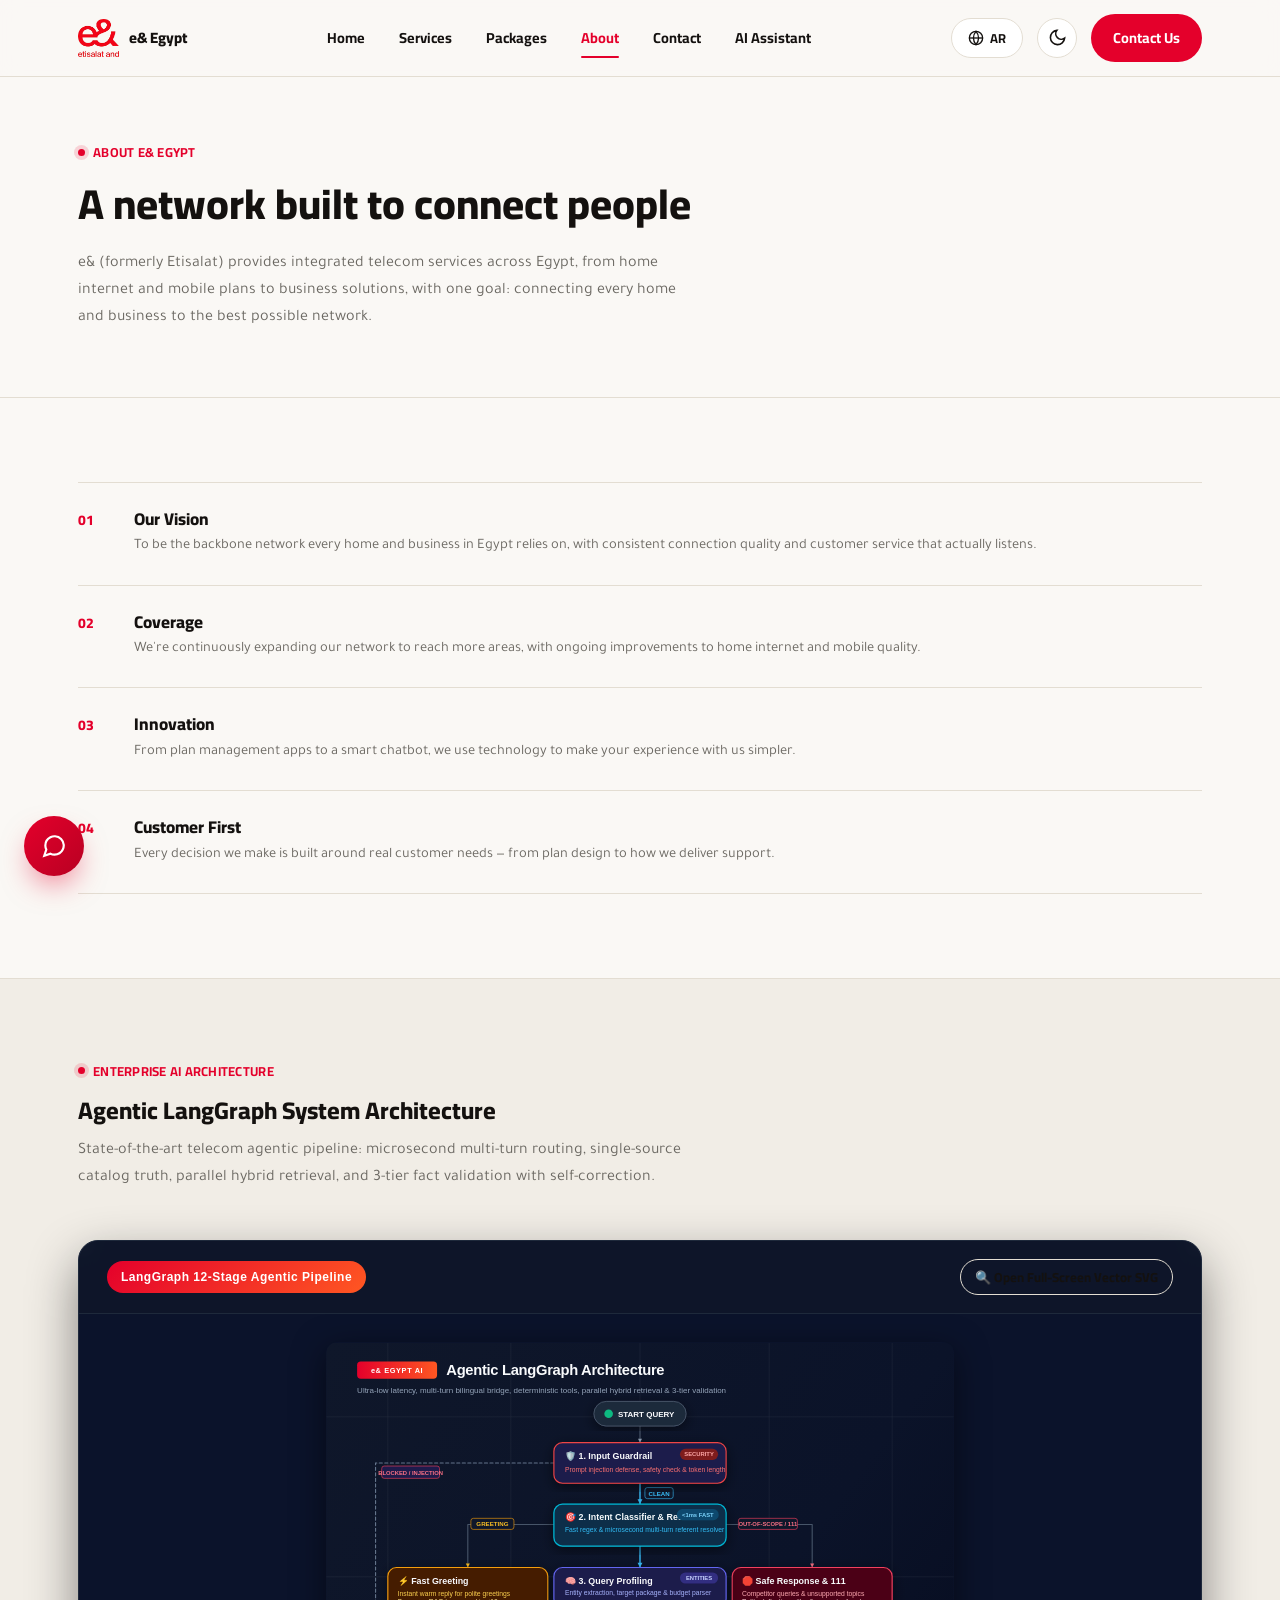
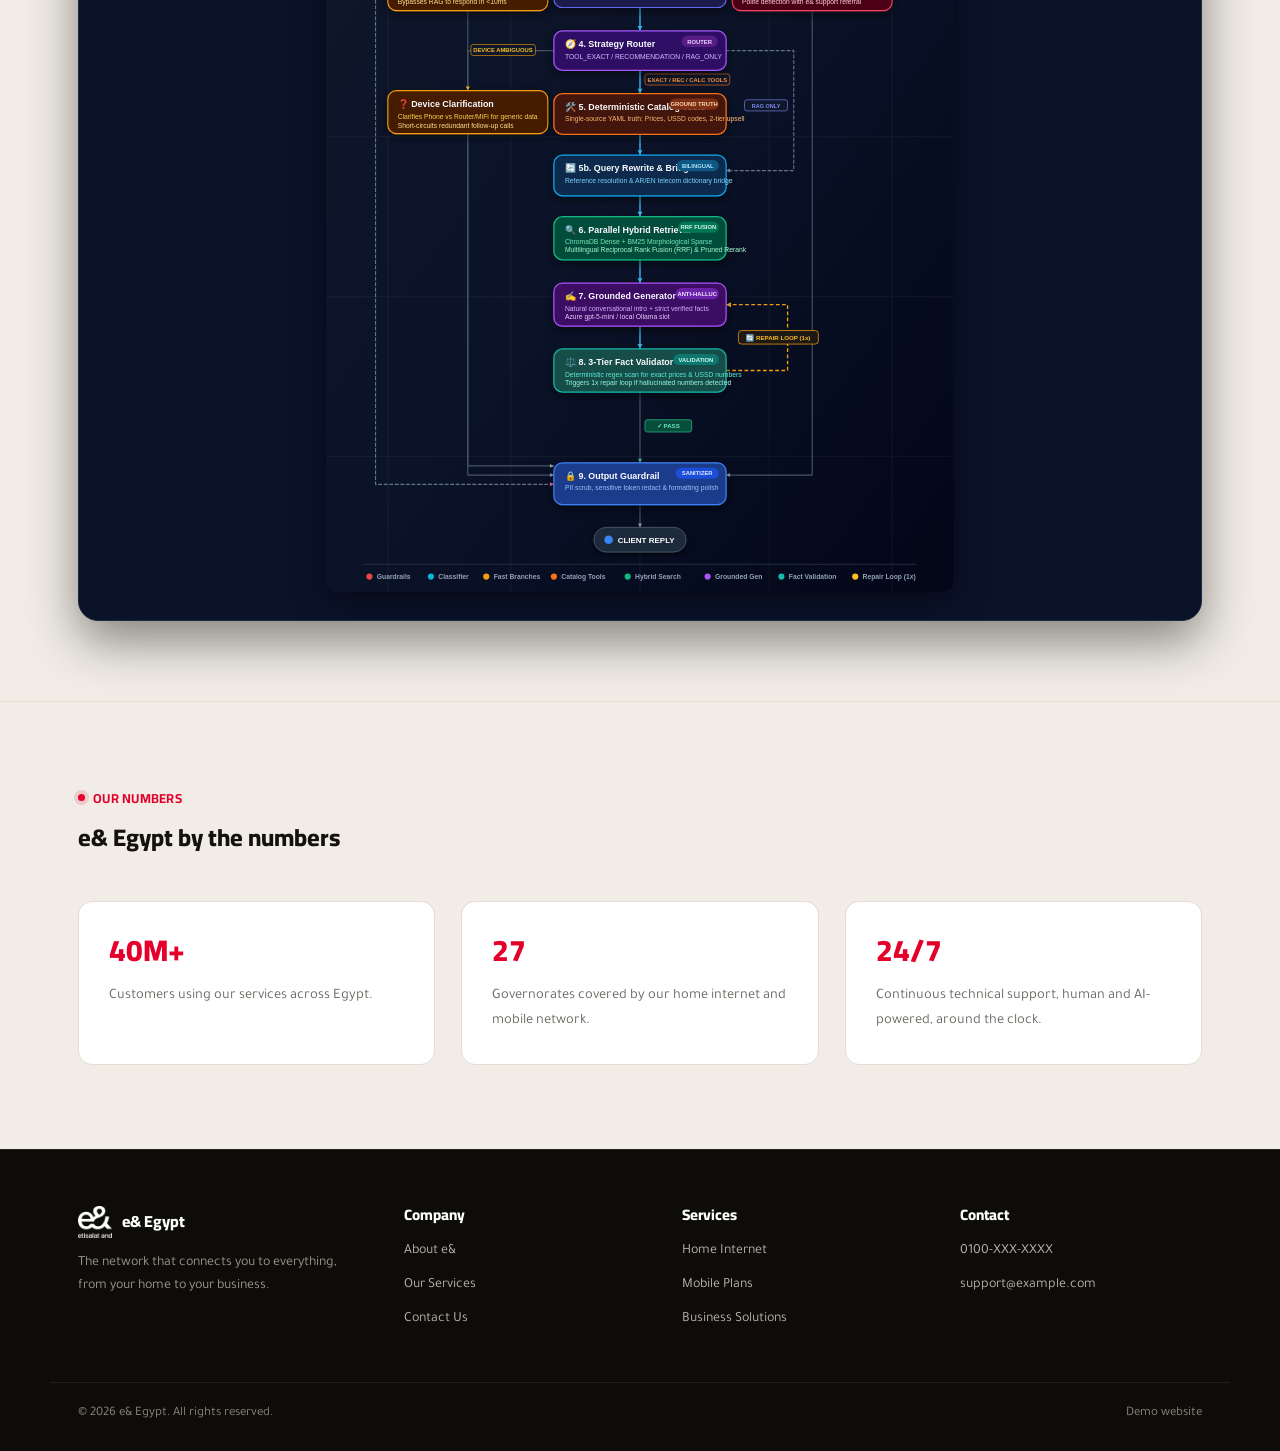
==== commit 6f34754d: "Bilingual agentic RAG: classify/route graph, hybrid retrieval, MCP tools, evaluation suites, local L" ====
--- a/site/about.html
+++ b/site/about.html
@@ -4,7 +4,7 @@
 <meta charset="UTF-8">
 <meta name="viewport" content="width=device-width, initial-scale=1.0">
 <title>About | e& Egypt</title>
-<link rel="stylesheet" href="assets/style.css?v=6">
+<link rel="stylesheet" href="assets/style.css?v=20260908_chatbot_v1">
 <script src="assets/theme.js?v=5"></script>
 <script src="assets/translations.js?v=5"></script>
 <script src="assets/lang.js?v=5"></script>
@@ -21,8 +21,10 @@
     <nav class="nav">
       <a href="index.html" data-i18n="nav.home">Home</a>
       <a href="services.html" data-i18n="nav.services">Services</a>
+      <a href="packages.html" data-i18n="nav.packages">Packages</a>
       <a href="about.html" class="active" data-i18n="nav.about">About</a>
       <a href="contact.html" data-i18n="nav.contact">Contact</a>
+      <a href="chatbot.html" data-i18n="nav.chatbot">AI Assistant</a>
     </nav>
     <div class="header-actions">
       <button id="lang-toggle" class="lang-toggle" aria-label="Switch language">
@@ -67,7 +69,29 @@
   </div>
 </section>
 
+<section class="architecture-section" id="architecture">
+  <div class="container">
+    <div class="section-head">
+      <div class="eyebrow" data-i18n="about.archEyebrow">Enterprise AI Architecture</div>
+      <h2 data-i18n="about.archH2">Agentic LangGraph System Architecture</h2>
+      <p data-i18n="about.archLead">State-of-the-art telecom agentic pipeline: microsecond multi-turn routing, single-source catalog truth, parallel hybrid retrieval, and 3-tier fact validation with self-correction.</p>
+    </div>
+    <div class="architecture-card">
+      <div class="architecture-card-header">
+        <span class="badge">LangGraph 12-Stage Agentic Pipeline</span>
+        <div class="architecture-card-actions">
+          <a href="assets/agentic_rag_graph.svg" target="_blank" class="btn btn-outline" style="padding:6px 14px; font-size:13px;" data-i18n="about.archOpen">🔍 Open Full-Screen Vector SVG</a>
+        </div>
+      </div>
+      <div class="architecture-img-wrap">
+        <img src="assets/agentic_rag_graph.svg" alt="e& Egypt Agentic LangGraph Architecture" class="architecture-img">
+      </div>
+    </div>
+  </div>
+</section>
+
 <section class="section-alt">
+
   <div class="container">
     <div class="section-head">
       <div class="eyebrow" data-i18n="about.numEyebrow">Our Numbers</div>
@@ -141,7 +165,7 @@
       </button>
       <button type="button" class="model-btn" data-model="local">
         <span class="icon">⚡</span>
-        <span data-i18n="chat.modelLocal">Local GPU (Qwen 3B)</span>
+        <span data-i18n="chat.modelLocal">Local GPU (DeepSeek-R1 7B)</span>
       </button>
     </div>
   </div>
@@ -156,7 +180,6 @@
   </form>
 </div>
 
-<script src="assets/chat.js?v=20260830_final_svg_sync"></script>
+<script src="assets/chat.js?v=20260908_anim_v2"></script>
 </body>
 </html>
-
--- a/site/assets/style.css
+++ b/site/assets/style.css
@@ -152,8 +152,8 @@
 [dir="rtl"] #chat-launcher{left:auto; right:24px;}
 [dir="rtl"] #chat-panel{left:auto; right:24px;}
 [dir="rtl"] .msg.bot{border-bottom-left-radius:14px; border-bottom-right-radius:4px; align-self:flex-start;}
-[dir="rtl"] .msg.user{border-bottom-right-radius:14px; border-bottom-left-radius:4px; align-self:flex-end;}
-[dir="rtl"] .chat-head button{margin-inline-start:0; margin-inline-end:auto;}
+[dir="rtl"] .chat-head button{margin-inline-start:6px; margin-inline-end:0;}
+[dir="rtl"] .chat-head button:first-of-type{margin-inline-start:auto; margin-inline-end:0;}
 @media (max-width:920px){
   [dir="rtl"] #chat-panel{left:12px; right:12px;}
   [dir="rtl"] #chat-launcher{right:16px; left:auto;}
@@ -302,6 +302,9 @@
   width:400px; max-width:calc(100vw - 48px); height:560px; max-height:78vh;
   background:var(--card-bg); border-radius:20px; box-shadow:0 24px 60px -12px rgba(0,0,0,.6);
   display:none; flex-direction:column; overflow:hidden; border:1.5px solid var(--line);
+  transition:width .25s cubic-bezier(0.16,1,0.3,1), height .25s cubic-bezier(0.16,1,0.3,1),
+             top .25s cubic-bezier(0.16,1,0.3,1), left .25s cubic-bezier(0.16,1,0.3,1),
+             transform .25s cubic-bezier(0.16,1,0.3,1);
 }
 #chat-panel.open{display:flex;}
 
@@ -342,7 +345,8 @@
 }
 .chat-head button,
 [data-theme="dark"] .chat-head button{
-  margin-inline-start:auto !important;
+  margin-inline-start:6px !important;
+  margin-inline-end:0 !important;
   background:rgba(255,255,255,0.2) !important;
   border:none !important;
   border-radius:50% !important;
@@ -355,6 +359,10 @@
   cursor:pointer !important;
   font-size:14px !important;
   transition:background .2s ease, transform .2s ease !important;
+}
+.chat-head button:first-of-type,
+[data-theme="dark"] .chat-head button:first-of-type{
+  margin-inline-start:auto !important;
 }
 .chat-head button:hover,
 [data-theme="dark"] .chat-head button:hover{
@@ -469,8 +477,10 @@
 }
 
 .chat-body{
+  position:relative;
   flex:1;
   overflow-y:auto;
+  scroll-behavior:smooth;
   padding:18px 16px;
   display:flex;
   flex-direction:column;
@@ -479,6 +489,7 @@
 }
 
 .msg{
+  flex-shrink:0;
   max-width:88%; padding:13px 16px; border-radius:16px; font-size:14.5px; line-height:1.7;
   word-wrap:break-word; overflow-wrap:break-word;
   unicode-bidi:plaintext;
@@ -586,6 +597,7 @@
   display:flex;
   flex-direction:column;
   align-items:flex-start;
+  flex-shrink:0;
   max-width:92%;
   gap:6px;
 }
@@ -1299,6 +1311,42 @@
   white-space:nowrap;
 }
 
+.source-chunk-badge{
+  display:inline-flex;
+  align-items:center;
+  padding:2px 7px;
+  border-radius:6px;
+  background:#E4002B;
+  color:#FFFFFF;
+  font-family:'Cairo', sans-serif;
+  font-size:10.5px;
+  font-weight:800;
+  white-space:nowrap;
+  box-shadow:0 2px 6px rgba(228,0,43,0.3);
+}
+
+.source-copy-btn{
+  display:inline-flex;
+  align-items:center;
+  gap:4px;
+  padding:3px 8px;
+  border-radius:6px;
+  background:var(--paper-2);
+  border:1px solid var(--line);
+  color:var(--slate);
+  font-family:'Cairo', sans-serif;
+  font-size:11px;
+  font-weight:700;
+  cursor:pointer;
+  transition:all .18s ease;
+  user-select:none;
+}
+.source-copy-btn:hover{
+  border-color:var(--ink);
+  color:var(--ink);
+  background:var(--card-bg);
+}
+
 .source-tags{
   display:flex;
   flex-wrap:wrap;
@@ -1309,7 +1357,7 @@
   align-items:center;
   padding:2px 8px;
   border-radius:999px;
-  font-size:11.5px;
+  font-size:11px;
   font-family:'Tajawal', sans-serif;
   font-weight:700;
   background:var(--paper-2);
@@ -1319,15 +1367,76 @@
 
 .source-snippet-box{
   background:var(--paper-2);
-  border-radius:8px;
-  padding:10px 12px;
-  border-inline-start:3.5px solid var(--red);
+  border-radius:10px;
+  padding:12px 14px;
+  border-inline-start:4px solid var(--red);
   font-family:'Tajawal', sans-serif;
-  font-size:12.5px;
-  line-height:1.6;
+  font-size:13px;
+  line-height:1.7;
   color:var(--ink);
   white-space:pre-wrap;
   word-break:break-word;
+  max-height:300px;
+  overflow-y:auto;
+  border:1px solid var(--line);
+  border-inline-start:4px solid var(--red);
+}
+[data-theme="dark"] .source-snippet-box{
+  background:#131822;
+  border-color:#222d3d;
+  border-inline-start-color:#E4002B;
+  color:#f1f5f9;
+}
+
+.source-snippet-box.source-rtl{
+  direction:rtl !important;
+  text-align:right !important;
+  unicode-bidi:isolate !important;
+}
+
+.source-snippet-box.source-ltr{
+  direction:ltr !important;
+  text-align:left !important;
+  unicode-bidi:isolate !important;
+}
+
+/* Snippet expand/collapse */
+.src-snippet-preview,
+.src-snippet-full{
+  display:block;
+  white-space:pre-wrap;
+  word-break:break-word;
+}
+
+.src-expand-btn{
+  display:inline-flex;
+  align-items:center;
+  gap:4px;
+  margin-top:8px;
+  padding:3px 10px;
+  border-radius:6px;
+  background:transparent;
+  border:1px solid rgba(228,0,43,0.35);
+  color:var(--red);
+  font-family:'Cairo', sans-serif;
+  font-size:11px;
+  font-weight:700;
+  cursor:pointer;
+  transition:all .18s ease;
+}
+.src-expand-btn:hover{
+  background:rgba(228,0,43,0.07);
+  border-color:var(--red);
+}
+
+/* Internal chunk ID subtle footer */
+.source-chunk-id{
+  font-family:monospace;
+  font-size:10px;
+  color:var(--slate);
+  opacity:.6;
+  word-break:break-all;
+  padding-top:2px;
 }
 
 .empty-state-card{
@@ -1453,11 +1562,346 @@
   transform:scale(0.95);
 }
 
-.typing{display:flex; gap:4px; align-self:flex-start; padding:4px 10px;}
-.typing span{width:6px; height:6px; border-radius:50%; background:var(--slate); opacity:.5; animation:blink 1.2s infinite;}
-.typing span:nth-child(2){animation-delay:.2s;}
-.typing span:nth-child(3){animation-delay:.4s;}
-@keyframes blink{0%,80%,100%{opacity:.3;} 40%{opacity:1;}}
+.typing{display:none;}
+
+/* ---------- Claude-style Live Agent Thinking / Working Card ---------- */
+.agent-thinking-card{
+  align-self:flex-start;
+  flex-shrink:0;
+  width:calc(100% - 24px);
+  max-width:360px;
+  background:var(--card-bg, #ffffff);
+  border:1.5px solid var(--line, #e2e8f0);
+  border-radius:16px;
+  padding:12px 14px;
+  display:flex;
+  flex-direction:column;
+  gap:9px;
+  box-shadow:0 6px 20px rgba(0,0,0,0.06);
+  position:relative;
+  overflow:hidden;
+  animation:fadeInThinking .22s cubic-bezier(0.16, 1, 0.3, 1);
+  transition:all .2s ease;
+  user-select:none;
+}
+[data-theme="dark"] .agent-thinking-card{
+  background:var(--card-bg);
+  border-color:var(--line);
+  box-shadow:0 6px 24px rgba(0,0,0,0.5), 0 0 0 1px rgba(228,0,43,0.08);
+}
+
+.thinking-header{
+  display:flex;
+  align-items:center;
+  justify-content:space-between;
+  gap:8px;
+}
+
+.thinking-status-wrap{
+  display:flex;
+  align-items:center;
+  gap:8px;
+}
+
+.thinking-beacon{
+  width:16px;
+  height:16px;
+  position:relative;
+  display:flex;
+  align-items:center;
+  justify-content:center;
+  flex-shrink:0;
+}
+
+.thinking-beacon-ring{
+  position:absolute;
+  inset:0;
+  border-radius:50%;
+  border:2px solid #E4002B;
+  opacity:0.7;
+  animation:beaconPulse 1.4s infinite cubic-bezier(0.215, 0.61, 0.355, 1);
+}
+
+.thinking-beacon-dot{
+  width:7px;
+  height:7px;
+  border-radius:50%;
+  background:#E4002B;
+  box-shadow:0 0 8px rgba(228,0,43,0.7);
+}
+
+.thinking-title{
+  font-family:'Cairo', sans-serif;
+  font-size:12.5px;
+  font-weight:800;
+  color:var(--ink);
+}
+
+.thinking-timer{
+  font-family:'SF Mono', 'Fira Code', monospace;
+  font-size:11px;
+  font-weight:700;
+  color:var(--slate);
+  background:var(--paper-2);
+  border:1px solid var(--line);
+  padding:2px 7px;
+  border-radius:999px;
+  display:inline-flex;
+  align-items:center;
+  gap:4px;
+}
+
+.thinking-stage-wrap{
+  display:flex;
+  align-items:center;
+  gap:6px;
+  min-height:22px;
+}
+
+.thinking-stage-text{
+  font-family:'Tajawal', sans-serif;
+  font-size:12.5px;
+  color:var(--slate);
+  line-height:1.4;
+  transition:opacity .2s ease, transform .2s ease;
+  white-space:nowrap;
+  overflow:hidden;
+  text-overflow:ellipsis;
+}
+
+.thinking-shimmer-bar{
+  height:3px;
+  width:100%;
+  background:var(--paper-2);
+  border-radius:3px;
+  overflow:hidden;
+  position:relative;
+}
+
+.thinking-shimmer-thumb{
+  height:100%;
+  width:50%;
+  background:linear-gradient(90deg, transparent 0%, #E4002B 50%, transparent 100%);
+  position:absolute;
+  animation:shimmerMove 1.5s infinite ease-in-out;
+}
+
+@keyframes shimmerMove{
+  0%{transform:translateX(-100%);}
+  100%{transform:translateX(300%);}
+}
+
+@keyframes beaconPulse{
+  0%{transform:scale(0.6); opacity:1;}
+  100%{transform:scale(1.7); opacity:0;}
+}
+
+@keyframes fadeInThinking{
+  from{opacity:0; transform:translateY(5px);}
+  to{opacity:1; transform:translateY(0);}
+}
+
+/* ---------- Claude-style Post-Response Collapsible Thought Box ---------- */
+.thought-box{
+  width:100%;
+  background:var(--card-bg, #ffffff);
+  border:1.5px solid var(--line, #e2e8f0);
+  border-radius:12px;
+  overflow:hidden;
+  margin-bottom:6px;
+  transition:all .18s ease;
+  font-family:'Cairo', sans-serif;
+}
+[data-theme="dark"] .thought-box{
+  background:var(--card-bg);
+  border-color:var(--line);
+}
+
+.thought-toggle-btn{
+  width:100%;
+  padding:7px 12px;
+  display:flex;
+  align-items:center;
+  justify-content:space-between;
+  background:transparent;
+  border:none;
+  cursor:pointer;
+  color:var(--slate);
+  font-family:'Cairo', sans-serif;
+  font-size:11.5px;
+  font-weight:700;
+  transition:background .15s ease, color .15s ease;
+  user-select:none;
+  text-align:inherit;
+}
+.thought-toggle-btn:hover{
+  background:var(--paper-2);
+  color:var(--ink);
+}
+
+.thought-label-wrap{
+  display:flex;
+  align-items:center;
+  gap:6px;
+}
+
+.thought-icon{
+  font-size:12px;
+  display:inline-flex;
+  align-items:center;
+  color:#E4002B;
+}
+
+.thought-chevron{
+  font-size:10px;
+  transition:transform .2s ease;
+  display:inline-block;
+  opacity:0.7;
+}
+.thought-box.open .thought-chevron{
+  transform:rotate(180deg);
+}
+
+.thought-content{
+  display:none;
+  padding:8px 12px 10px;
+  border-top:1px dashed var(--line);
+  background:var(--paper-2);
+  font-family:'Tajawal', sans-serif;
+}
+.thought-box.open .thought-content{
+  display:block;
+  animation:fadeInAccordion .18s ease;
+}
+
+@keyframes fadeInAccordion{
+  from{opacity:0; transform:translateY(-3px);}
+  to{opacity:1; transform:translateY(0);}
+}
+
+.thought-timeline{
+  display:flex;
+  flex-direction:column;
+  gap:5px;
+  margin-bottom:6px;
+}
+
+.thought-step-item{
+  display:flex;
+  align-items:center;
+  justify-content:space-between;
+  font-size:11.5px;
+  padding:3px 8px;
+  border-radius:6px;
+  background:var(--card-bg);
+  border:1px solid var(--line);
+  gap:6px;
+}
+[data-theme="dark"] .thought-step-item{
+  background:#171e2c;
+  border-color:#2a3a52;
+}
+
+.thought-step-info{
+  display:flex;
+  align-items:center;
+  gap:6px;
+  font-weight:700;
+  color:var(--ink);
+  overflow:hidden;
+  text-overflow:ellipsis;
+  white-space:nowrap;
+}
+
+.thought-step-time{
+  font-family:'SF Mono', 'Fira Code', monospace;
+  font-size:10.5px;
+  font-weight:800;
+  color:#059669;
+  background:rgba(16,185,129,0.12);
+  padding:1px 6px;
+  border-radius:4px;
+  flex-shrink:0;
+}
+[data-theme="dark"] .thought-step-time{
+  color:#34d399;
+  background:rgba(16,185,129,0.2);
+}
+
+.thought-graph-link{
+  display:inline-flex;
+  align-items:center;
+  gap:4px;
+  margin-top:4px;
+  font-size:11px;
+  font-weight:800;
+  color:var(--teal, #059669);
+  background:transparent;
+  border:none;
+  cursor:pointer;
+  padding:2px 0;
+  font-family:'Cairo', sans-serif;
+  text-decoration:underline;
+  text-underline-offset:2px;
+  transition:color .15s ease;
+}
+.thought-graph-link:hover{
+  color:var(--red);
+}
+
+/* ---------- Workflow Steps Detail Cards Timing Badges ---------- */
+.wf-step-time{
+  display:inline-flex;
+  align-items:center;
+  gap:3px;
+  padding:2px 7px;
+  border-radius:6px;
+  font-family:'SF Mono', 'Fira Code', monospace;
+  font-size:10.5px;
+  font-weight:800;
+  background:rgba(16,185,129,0.12);
+  color:#059669;
+  border:1px solid rgba(16,185,129,0.25);
+  margin-inline-start:auto;
+}
+[data-theme="dark"] .wf-step-time{
+  background:rgba(16,185,129,0.2);
+  color:#34d399;
+  border-color:rgba(16,185,129,0.35);
+}
+
+.msg-action-latency{
+  display:inline-flex;
+  align-items:center;
+  gap:4px;
+  font-family:'SF Mono', 'Fira Code', monospace;
+  font-size:11px;
+  font-weight:700;
+  color:var(--slate);
+  padding:4px 8px;
+  border-radius:999px;
+  background:var(--paper-2);
+  border:1px solid var(--line);
+}
+
+.wf-total-badge{
+  display:inline-flex;
+  align-items:center;
+  gap:5px;
+  padding:4px 10px;
+  border-radius:8px;
+  font-family:'SF Mono', 'Fira Code', monospace;
+  font-size:11px;
+  font-weight:800;
+  background:rgba(14,165,233,0.12);
+  color:#0284c7;
+  border:1px solid rgba(14,165,233,0.25);
+}
+[data-theme="dark"] .wf-total-badge{
+  background:rgba(14,165,233,0.2);
+  color:#38bdf8;
+  border-color:rgba(14,165,233,0.35);
+}
 
 /* ---------- Responsive ---------- */
 @media (max-width:920px){
@@ -1475,3 +1919,609 @@
   *{animation:none !important; transition:none !important;}
 }
 
+/* ---------- Packages Page ---------- */
+.pkg-toolbar{
+  display:flex; align-items:center; justify-content:space-between; gap:16px;
+  flex-wrap:wrap; margin-bottom:22px;
+}
+.pkg-search-wrap{
+  position:relative; flex:1 1 280px; max-width:380px;
+}
+.pkg-search-wrap svg{
+  position:absolute; left:14px; top:50%; transform:translateY(-50%); color:var(--slate); pointer-events:none;
+}
+[dir="rtl"] .pkg-search-wrap svg{left:auto; right:14px;}
+#pkg-search{
+  width:100%; padding:11px 14px 11px 40px; border-radius:999px; border:1.5px solid var(--line);
+  background:var(--card-bg); color:var(--ink); font-family:'Tajawal',sans-serif; font-size:14px;
+}
+[dir="rtl"] #pkg-search{padding:11px 40px 11px 14px;}
+#pkg-search:focus{outline:2px solid var(--red); outline-offset:1px; border-color:var(--red);}
+
+.pkg-family-tabs{display:flex; gap:8px; flex-wrap:wrap;}
+.pkg-tab{
+  border:1.5px solid var(--line); background:var(--card-bg); color:var(--ink);
+  padding:8px 14px; border-radius:999px; font-family:'Tajawal',sans-serif; font-weight:700;
+  font-size:13px; cursor:pointer; display:inline-flex; align-items:center; gap:6px; transition:.15s ease;
+}
+.pkg-tab:hover{border-color:var(--red); color:var(--red);}
+.pkg-tab.active{background:var(--red); border-color:var(--red); color:#fff;}
+.pkg-tab-count{
+  background:rgba(0,0,0,.08); border-radius:999px; padding:1px 7px; font-size:11px; font-weight:800;
+}
+.pkg-tab.active .pkg-tab-count{background:rgba(255,255,255,.25);}
+[data-theme="dark"] .pkg-tab-count{background:rgba(255,255,255,.1);}
+
+.pkg-count{color:var(--slate); font-size:13px; font-weight:600; margin-bottom:14px;}
+
+.pkg-grid{
+  display:grid; grid-template-columns:repeat(auto-fill, minmax(280px, 1fr)); gap:20px; padding-bottom:60px;
+}
+.pkg-loading{
+  grid-column:1/-1; text-align:center; padding:60px 20px; color:var(--slate); font-size:14px;
+}
+.pkg-error{color:var(--red);}
+.pkg-empty{text-align:center; padding:60px 20px; color:var(--slate); font-size:14px; display:none;}
+
+.pkg-card{
+  background:var(--card-bg); border:1px solid var(--line); border-radius:var(--radius);
+  padding:20px; display:flex; flex-direction:column; gap:8px;
+  transition:box-shadow .2s ease, transform .2s ease;
+}
+.pkg-card:hover{box-shadow:var(--shadow); transform:translateY(-3px);}
+.pkg-card-top{display:flex; justify-content:space-between; align-items:center;}
+.pkg-family-badge{
+  font-size:11px; font-weight:800; letter-spacing:.02em; text-transform:uppercase;
+  color:var(--red); background:var(--paper-2); border-radius:999px; padding:3px 10px;
+}
+.pkg-name{font-size:16.5px; font-family:'Cairo',sans-serif; font-weight:800; margin:2px 0 0;}
+.pkg-price-row{display:flex; align-items:baseline; gap:8px;}
+.pkg-price{font-family:'Cairo',sans-serif; font-size:24px; font-weight:800; color:var(--ink);}
+.pkg-price small{font-size:13px; font-weight:700; color:var(--slate);}
+.pkg-price-note{font-size:11.5px; color:var(--slate);}
+.pkg-total-note{font-size:12.5px; color:var(--slate); margin-top:-6px;}
+.pkg-fact{font-size:14px; color:var(--ink);}
+.pkg-meta-row{display:flex; flex-wrap:wrap; gap:6px; margin-top:2px;}
+.pkg-meta-chip{
+  font-size:11.5px; background:var(--paper-2); color:var(--slate); border-radius:8px;
+  padding:4px 8px; font-weight:600; white-space:nowrap;
+}
+.pkg-desc{font-size:13px; color:var(--slate); margin:4px 0 0; line-height:1.55;}
+.pkg-perks{
+  font-size:12.5px; color:var(--red); font-weight:700; margin-top:2px; line-height:1.5;
+}
+
+@media (max-width:640px){
+  .pkg-toolbar{flex-direction:column; align-items:stretch;}
+  .pkg-search-wrap{max-width:none;}
+}
+
+/* ---------- Chat widget: expand / collapse ---------- */
+#chat-backdrop{
+  position:fixed; inset:0; z-index:99;
+  background:rgba(10,8,6,.55); backdrop-filter:blur(2px);
+  opacity:0; pointer-events:none; transition:opacity .22s ease;
+}
+#chat-backdrop.open{opacity:1; pointer-events:auto;}
+
+#chat-expand{
+  margin-inline-start:6px !important;
+}
+
+#chat-panel.chat-expanded{
+  left:50% !important; right:auto !important; bottom:auto !important; top:50% !important;
+  transform:translate(-50%,-50%) !important;
+  width:min(920px, 94vw) !important; height:min(840px, 90vh) !important;
+  max-width:94vw !important; max-height:90vh !important;
+  border-radius:22px !important;
+}
+[dir="rtl"] #chat-panel.chat-expanded{left:50% !important; right:auto !important;}
+#chat-panel.chat-expanded .agent-thinking-card{max-width:min(560px, 70%);}
+
+@media (max-width:720px){
+  #chat-panel.chat-expanded{
+    width:96vw !important; height:92vh !important; max-width:96vw !important; max-height:92vh !important;
+  }
+}
+
+/* ---------- Rich Markdown & Delighted Bot Formatting ---------- */
+.msg-content-text.formatted-content {
+  white-space: normal !important;
+  font-size: 14.5px;
+  line-height: 1.68;
+  color: #14110F;
+  width: 100%;
+}
+
+.msg-content-text.formatted-content .chat-heading {
+  font-family: 'Cairo', 'Outfit', sans-serif !important;
+  font-weight: 800 !important;
+  color: #0F172A !important;
+  margin: 12px 0 8px 0 !important;
+  letter-spacing: -0.01em;
+  display: flex;
+  align-items: center;
+  gap: 6px;
+}
+
+.msg-content-text.formatted-content .chat-heading:first-child {
+  margin-top: 0 !important;
+}
+
+.msg-content-text.formatted-content .chat-h1 {
+  font-size: 17px !important;
+  border-bottom: 1.5px solid #F1ECE6;
+  padding-bottom: 4px;
+}
+
+.msg-content-text.formatted-content .chat-h2 {
+  font-size: 16px !important;
+}
+
+.msg-content-text.formatted-content .chat-h3 {
+  font-size: 15px !important;
+  color: #1E293B !important;
+}
+
+.msg-content-text.formatted-content .chat-p {
+  margin: 0 0 10px 0 !important;
+  line-height: 1.65;
+  color: #1F2937 !important;
+}
+
+.msg-content-text.formatted-content .chat-p:last-child {
+  margin-bottom: 0 !important;
+}
+
+.msg-content-text.formatted-content .chat-bold {
+  font-weight: 750 !important;
+  color: #0F172A !important;
+}
+
+.msg-content-text.formatted-content .chat-code-chip {
+  display: inline-flex;
+  align-items: center;
+  background: #F4F1EA !important;
+  color: #A5001F !important;
+  border: 1px solid rgba(165, 0, 31, 0.2) !important;
+  font-family: 'SF Mono', 'Fira Code', 'Courier New', monospace !important;
+  font-size: 12.5px !important;
+  font-weight: 700 !important;
+  padding: 2px 7px !important;
+  border-radius: 6px !important;
+  margin: 0 3px !important;
+  direction: ltr !important;
+  unicode-bidi: isolate !important;
+  box-shadow: 0 1px 2px rgba(0, 0, 0, 0.03);
+}
+
+.msg-content-text.formatted-content .chat-code-chip.ussd-chip {
+  background: #FFF4F2 !important;
+  border-color: #FFAAA0 !important;
+  font-weight: 800 !important;
+  letter-spacing: 0.5px;
+}
+
+.msg-content-text.formatted-content .chat-list {
+  margin: 8px 0 12px 0 !important;
+  padding-inline-start: 18px !important;
+  padding-inline-end: 0 !important;
+  list-style-type: none !important;
+}
+
+.msg-content-text.formatted-content .chat-list li {
+  position: relative;
+  margin-bottom: 6px !important;
+  line-height: 1.6;
+  color: #1F2937 !important;
+}
+
+.msg-content-text.formatted-content .chat-list li.chat-list-nested {
+  margin-inline-start: 16px !important;
+  font-size: 13.5px;
+  opacity: 0.95;
+}
+
+.msg-content-text.formatted-content .chat-ordered-list {
+  list-style-type: decimal !important;
+  padding-inline-start: 22px !important;
+}
+
+.msg-content-text.formatted-content .chat-callout {
+  margin: 12px 0 6px 0 !important;
+  padding: 10px 14px !important;
+  background: linear-gradient(135deg, rgba(20, 123, 111, 0.08) 0%, rgba(20, 123, 111, 0.03) 100%) !important;
+  border-inline-start: 4px solid #147B6F !important;
+  border-radius: 8px !important;
+  font-size: 13.5px !important;
+  line-height: 1.6;
+  color: #0F172A !important;
+  box-shadow: 0 2px 8px rgba(20, 123, 111, 0.06);
+}
+
+.msg-content-text.formatted-content .bot-table-wrap {
+  width: 100%;
+  overflow-x: auto;
+  margin: 12px 0 !important;
+  border-radius: 10px !important;
+  border: 1px solid #E2DCD5 !important;
+  box-shadow: 0 2px 10px rgba(0, 0, 0, 0.04);
+  background: #FFFFFF;
+}
+
+.msg-content-text.formatted-content .bot-table {
+  width: 100%;
+  border-collapse: collapse;
+  font-size: 13px;
+  background: #FFFFFF;
+}
+
+.msg-content-text.formatted-content .bot-table th,
+.msg-content-text.formatted-content .bot-table td {
+  padding: 9px 12px !important;
+  border: 1px solid #EAE5DE !important;
+  text-align: start !important;
+  color: #14110F !important;
+}
+
+.msg-content-text.formatted-content .bot-table th {
+  background: #F8F6F2 !important;
+  font-family: 'Cairo', 'Outfit', sans-serif !important;
+  font-weight: 700 !important;
+  color: #000000 !important;
+  border-bottom: 2px solid #E0D9CF !important;
+}
+
+.msg-content-text.formatted-content .bot-table tr:nth-child(even) td {
+  background: #FAF9F6;
+}
+
+.msg-content-text.formatted-content .bot-table tr:hover td {
+  background: #F3EFE8;
+}
+
+/* ---------- Architecture Showcase Section & Diagram ---------- */
+.architecture-section {
+  padding: 80px 0;
+  background: var(--paper-2);
+  border-top: 1px solid var(--line);
+  border-bottom: 1px solid var(--line);
+}
+.architecture-card {
+  background: #0B132B;
+  border: 1px solid #1E293B;
+  border-radius: 20px;
+  box-shadow: 0 20px 50px rgba(0, 0, 0, 0.45);
+  overflow: hidden;
+  margin-top: 36px;
+  position: relative;
+  transition: transform 0.3s ease, box-shadow 0.3s ease;
+}
+.architecture-card:hover {
+  transform: translateY(-4px);
+  box-shadow: 0 24px 60px rgba(0, 0, 0, 0.65);
+}
+.architecture-card-header {
+  display: flex;
+  justify-content: space-between;
+  align-items: center;
+  padding: 18px 28px;
+  background: rgba(15, 23, 42, 0.9);
+  border-bottom: 1px solid #1E293B;
+  backdrop-filter: blur(8px);
+}
+.architecture-card-header .badge {
+  background: linear-gradient(135deg, #E4002B, #FF5722);
+  color: #FFFFFF;
+  font-weight: 800;
+  font-size: 12px;
+  padding: 6px 14px;
+  border-radius: 20px;
+  letter-spacing: 0.5px;
+}
+.architecture-card-actions {
+  display: flex;
+  gap: 12px;
+  align-items: center;
+}
+.architecture-img-wrap {
+  width: 100%;
+  padding: 28px;
+  display: flex;
+  justify-content: center;
+  align-items: center;
+  background: #0B132B;
+}
+.architecture-img {
+  max-width: 100%;
+  height: auto;
+  max-height: 850px;
+  object-fit: contain;
+  border-radius: 12px;
+  box-shadow: 0 8px 32px rgba(0,0,0,0.5);
+}
+
+/* ============================================================
+   Dedicated Full-Page Chatbot Styles
+   ============================================================ */
+.chatbot-page {
+  min-height: 100vh;
+  display: flex;
+  flex-direction: column;
+  background: var(--bg);
+  overflow-x: hidden;
+}
+
+.chatbot-page #chat-launcher {
+  display: none !important;
+}
+
+.chatbot-layout-wrapper {
+  flex: 1;
+  width: 100%;
+  max-width: 1480px;
+  margin: 0 auto;
+  padding: 20px 24px 28px;
+  display: flex;
+  flex-direction: column;
+  height: calc(100vh - 84px);
+  min-height: 680px;
+  box-sizing: border-box;
+}
+
+.chatbot-top-bar {
+  display: flex;
+  justify-content: space-between;
+  align-items: center;
+  margin-bottom: 16px;
+  gap: 16px;
+  flex-wrap: wrap;
+}
+
+.chatbot-title-group h1 {
+  font-size: 24px;
+  font-weight: 800;
+  color: var(--fg);
+  margin: 0 0 4px;
+  display: flex;
+  align-items: center;
+  gap: 10px;
+}
+
+.chatbot-title-group .live-badge {
+  display: inline-flex;
+  align-items: center;
+  gap: 6px;
+  padding: 4px 10px;
+  background: rgba(62, 213, 152, 0.14);
+  color: #3ED598;
+  border: 1px solid rgba(62, 213, 152, 0.3);
+  border-radius: 20px;
+  font-size: 12px;
+  font-weight: 700;
+}
+
+.chatbot-title-group .live-badge .pulse-dot {
+  width: 8px;
+  height: 8px;
+  background: #3ED598;
+  border-radius: 50%;
+  box-shadow: 0 0 0 3px rgba(62, 213, 152, 0.35);
+  animation: pulse-ring 2s infinite ease-in-out;
+}
+
+.chatbot-title-group p {
+  color: var(--muted);
+  font-size: 14px;
+  margin: 0;
+}
+
+.chatbot-grid {
+  flex: 1;
+  display: grid;
+  grid-template-columns: 360px 1fr;
+  gap: 20px;
+  height: calc(100% - 64px);
+  min-height: 540px;
+}
+
+/* Sidebar */
+.chatbot-sidebar {
+  background: var(--card-bg);
+  border: 1.5px solid var(--line);
+  border-radius: 20px;
+  padding: 22px;
+  display: flex;
+  flex-direction: column;
+  gap: 18px;
+  box-shadow: 0 8px 30px rgba(0,0,0,0.06);
+  overflow-y: auto;
+}
+
+.sidebar-new-chat-btn {
+  display: flex;
+  align-items: center;
+  justify-content: center;
+  gap: 10px;
+  width: 100%;
+  padding: 13px 18px;
+  background: linear-gradient(135deg, #E4002B 0%, #B80022 100%);
+  color: #FFFFFF;
+  border: none;
+  border-radius: 14px;
+  font-size: 15px;
+  font-weight: 700;
+  cursor: pointer;
+  transition: transform .2s ease, box-shadow .2s ease;
+  box-shadow: 0 4px 16px rgba(228, 0, 43, 0.3);
+}
+
+.sidebar-new-chat-btn:hover {
+  transform: translateY(-2px);
+  box-shadow: 0 8px 24px rgba(228, 0, 43, 0.45);
+}
+
+.sidebar-section-title {
+  font-size: 13px;
+  font-weight: 700;
+  text-transform: uppercase;
+  letter-spacing: 0.6px;
+  color: var(--muted);
+  margin-bottom: 8px;
+  display: flex;
+  align-items: center;
+  gap: 8px;
+}
+
+.sidebar-model-box {
+  background: var(--card-bg-2, rgba(255,255,255,0.03));
+  border: 1px solid var(--line);
+  border-radius: 14px;
+  padding: 14px;
+}
+
+.quick-prompts-list {
+  display: flex;
+  flex-direction: column;
+  gap: 8px;
+}
+
+.quick-prompt-btn {
+  background: var(--card-bg-2, rgba(255,255,255,0.03));
+  border: 1px solid var(--line);
+  border-radius: 12px;
+  padding: 11px 14px;
+  color: var(--fg);
+  font-size: 13.5px;
+  line-height: 1.4;
+  text-align: start;
+  cursor: pointer;
+  transition: all .2s ease;
+  display: flex;
+  align-items: flex-start;
+  gap: 10px;
+}
+
+.quick-prompt-btn .prompt-icon {
+  color: #E4002B;
+  flex-shrink: 0;
+  margin-top: 1px;
+}
+
+.quick-prompt-btn:hover {
+  border-color: #E4002B;
+  background: rgba(228, 0, 43, 0.05);
+  transform: translateX(4px);
+}
+
+[dir="rtl"] .quick-prompt-btn:hover {
+  transform: translateX(-4px);
+}
+
+.capabilities-list {
+  display: flex;
+  flex-direction: column;
+  gap: 8px;
+  margin-top: auto;
+  padding-top: 12px;
+  border-top: 1px solid var(--line);
+}
+
+.capability-item {
+  display: flex;
+  align-items: center;
+  gap: 8px;
+  font-size: 12.5px;
+  color: var(--muted);
+}
+
+.capability-item svg {
+  color: #3ED598;
+  flex-shrink: 0;
+}
+
+/* Chat Main Viewport */
+.chatbot-main {
+  position: relative;
+  height: 100%;
+  display: flex;
+  flex-direction: column;
+}
+
+.chatbot-page #chat-panel {
+  position: static !important;
+  width: 100% !important;
+  max-width: 100% !important;
+  height: 100% !important;
+  max-height: none !important;
+  display: flex !important;
+  border-radius: 20px !important;
+  border: 1.5px solid var(--line) !important;
+  box-shadow: 0 16px 45px rgba(0,0,0,0.08) !important;
+  background: var(--card-bg) !important;
+  margin: 0 !important;
+  inset: auto !important;
+  transform: none !important;
+}
+
+.chatbot-page #chat-panel .chat-head {
+  padding: 16px 24px !important;
+}
+
+.chatbot-page #chat-panel .chat-body {
+  padding: 24px !important;
+  gap: 16px;
+}
+
+.chatbot-page #chat-panel .msg {
+  max-width: 80% !important;
+  font-size: 15px;
+  line-height: 1.6;
+}
+
+.chatbot-page #chat-panel .chat-input {
+  padding: 16px 24px !important;
+  background: var(--card-bg) !important;
+  border-top: 1px solid var(--line) !important;
+}
+
+.chatbot-page #chat-panel .chat-input input {
+  font-size: 15px !important;
+  padding: 14px 18px !important;
+}
+
+.chatbot-page #chat-panel .chat-input button {
+  width: 46px !important;
+  height: 46px !important;
+}
+
+/* Responsive Breakpoints */
+@media (max-width: 1040px) {
+  .chatbot-grid {
+    grid-template-columns: 290px 1fr;
+  }
+}
+
+@media (max-width: 860px) {
+  .chatbot-layout-wrapper {
+    height: auto;
+    min-height: unset;
+    padding: 16px;
+  }
+  .chatbot-grid {
+    grid-template-columns: 1fr;
+    height: auto;
+    gap: 16px;
+  }
+  .chatbot-sidebar {
+    order: 2;
+  }
+  .chatbot-main {
+    order: 1;
+    height: 600px;
+  }
+}
+
+
+
+
